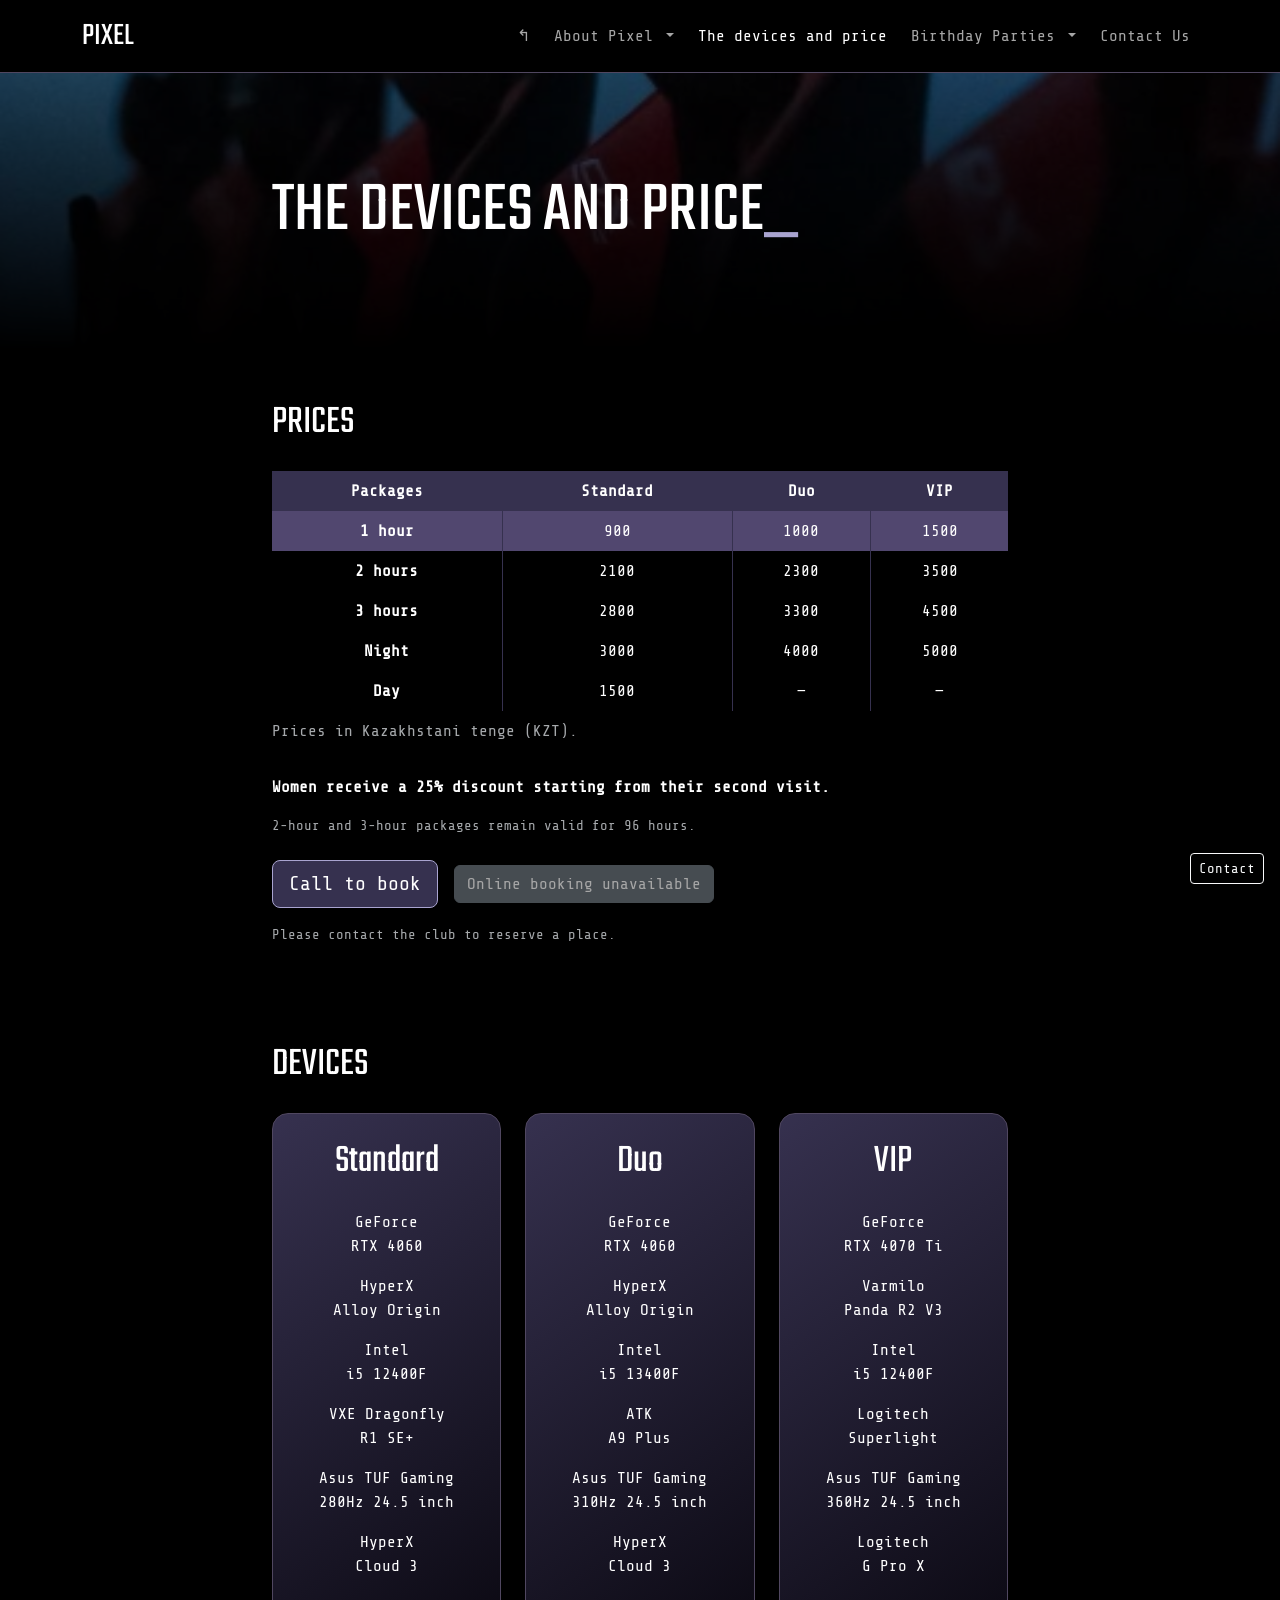
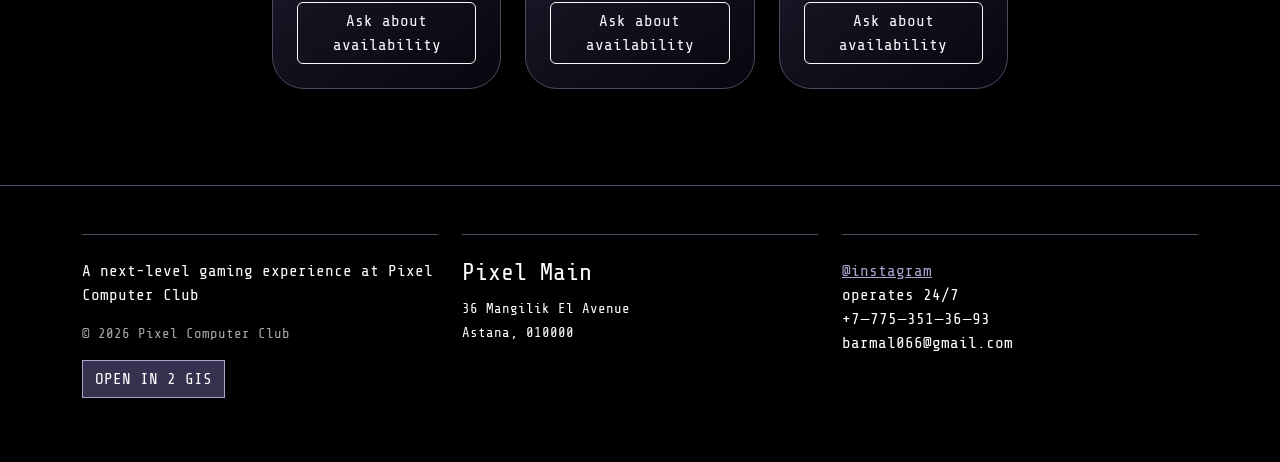
==== Testi/all-locations.html @ 06fc517f "Add files via upload" ====
<!doctype html>
<html lang="en" data-bs-theme="dark">
  <head>
    <meta charset="utf-8">
    <meta name="viewport" content="width=device-width, initial-scale=1">
    <meta name="author" content="Anuar Maksut Se - 2537">
    <meta name="description" content="Find Pixel Computer Club at 36 Mangilik El Avenue in Astana.">
    <title>The Devices and Price — Pixel Computer Club</title>
    <!-- Bootstrap 5.3.8 from CDN; project CSS follows Bootstrap. --><link rel="stylesheet" href="https://cdn.jsdelivr.net/npm/bootstrap@5.3.8/dist/css/bootstrap.min.css">
<link rel="stylesheet" href="css/base.css">
    <link rel="stylesheet" href="css/Anuar.css">
    </head>
  <body>
    <a class="pixel-fixed-contact btn btn-outline-light btn-sm position-fixed bottom-0 end-0 m-3 z-3 shadow d-none d-md-inline-block" href="https://www.instagram.com/pixel.cyberclub/" target="_blank" rel="noreferrer">Contact</a>
    <!-- container-fluid keeps the page background full width; inner containers limit reading width. --><div class="pixel-page container-fluid px-0">
      <header class="pixel-site-header navbar navbar-expand-lg border-bottom py-3 bg-black">
        <div class="container">
<div class="pixel-site-branding">
          <a class="pixel-brand navbar-brand lh-1 text-uppercase text-decoration-none fs-2" href="index.html" aria-label="Pixel Computer Club home">Pixel</a>
        </div>
        <button class="navbar-toggler" type="button" data-bs-toggle="collapse" data-bs-target="#primaryNavigation" aria-controls="primaryNavigation" aria-expanded="false" aria-label="Toggle navigation"><span class="navbar-toggler-icon"></span></button><nav class="pixel-navigation collapse navbar-collapse" aria-label="Primary navigation" id="primaryNavigation">
          <ul class="pixel-desktop-nav-list navbar-nav ms-auto gap-lg-2 align-items-lg-center">
            <li class="pixel-nav-item nav-item"><a class="pixel-nav-link pixel-nav-home nav-link" href="index.html" aria-label="Home">↰</a></li>
            <li class="pixel-nav-item nav-item">
              <div class="pixel-nav-details dropdown">
                <button class="pixel-nav-link nav-link dropdown-toggle bg-transparent border-0" type="button" data-bs-toggle="dropdown" aria-expanded="false">About Pixel </button>
                <div class="pixel-nav-dropdown dropdown-menu p-3 shadow">
                  <a class="pixel-dropdown-card d-block text-decoration-none p-2 rounded text-body" href="index.html">
                    <img src="assets/pixel/menu-organizations.jpg" alt="" class="img-fluid rounded mb-2" width="240" height="135">
                    <div>
                      <p class="pixel-dropdown-title small mb-2 text-wrap fw-bold">About Pixel</p>
                      <p class="small mb-2 text-wrap">Our club is a welcoming place to play, practice and spend time with friends.</p>
                      <span aria-hidden="true">→</span>
                    </div>
                  </a>
                  <a class="pixel-dropdown-card d-block text-decoration-none p-2 rounded text-body" href="index.html#organizations">
                    <img src="assets/pixel/menu-organizations.jpg" alt="" class="img-fluid rounded mb-2" width="240" height="135">
                    <div>
                      <p class="pixel-dropdown-title fw-bold small mb-2 text-wrap">Pixel Gaming Community</p>
                      <p class="small mb-2 text-wrap">Meet other players, improve your skills and compete in tournaments.</p>
                      <span aria-hidden="true">→</span>
                    </div>
                  </a>
                  <a class="pixel-dropdown-card pixel-dropdown-card-wide d-block text-decoration-none p-2 rounded text-body" href="#contact">
                    <div>
                      <p class="pixel-dropdown-title fw-bold small mb-2 text-wrap">Pixel Community League</p>
                      <p class="small mb-2 text-wrap">Gaming events and activities for players of every level.</p>
                      <span aria-hidden="true">→</span>
                    </div>
                  </a>
                </div>
              </div>
            </li>
            <li class="pixel-nav-item nav-item"><a class="pixel-nav-link pixel-nav-link-active nav-link active" href="all-locations.html" aria-current="page">The devices and price</a></li>
            <li class="pixel-nav-item nav-item">
              <div class="pixel-nav-details dropdown">
                <button class="pixel-nav-link nav-link dropdown-toggle bg-transparent border-0" type="button" data-bs-toggle="dropdown" aria-expanded="false">Birthday Parties </button>
                <div class="pixel-nav-small-dropdown dropdown-menu p-3 shadow">
                  <a href="all-locations.html" class="d-block text-decoration-none p-2 rounded text-body">At Pixel Main</a>
                </div>
              </div>
            </li>
            <li class="pixel-nav-item nav-item"><a class="pixel-nav-link nav-link" href="#contact">Contact Us</a></li>
          </ul>
          </nav>
      </div></header>
      <main class="pixel-main" id="main-content">
        <header class="pixel-hero position-relative py-5 bg-black">
          <div class="pixel-hero-background position-absolute top-0 start-0 w-100 h-100 opacity-50"></div>
          <div class="pixel-hero-inner container position-relative py-5">
            <div class="row justify-content-center"><div class="col-12 col-lg-8">
<h1 class="pixel-hero-title text-uppercase mb-0 display-2 fw-normal">
              <span>the devices and price<span class="pixel-cursor">_</span></span>
            </h1>
          </div></div>
</div>
        </header>
        <article class="pixel-article pixel-pricing-page">
          <!-- container constrains text to readable widths on large screens. --><div class="pixel-content-wrap container">
            <div class="row justify-content-center"><div class="col-12 col-lg-8">
<section class="pixel-section pixel-pricing-section py-4 py-md-5">
              <h2 class="display-6 text-uppercase mb-4">Prices</h2>
              <div class="pixel-pricing-table-wrap">
                <!-- Table colours are brand corrections in Anuar.css; Bootstrap handles sizing, spacing and alignment. --><table class="pixel-pricing-table table align-middle text-center table-borderless">
                  <caption class="text-body-secondary">Prices in Kazakhstani tenge (KZT).</caption>
<thead>
                    <tr>
                      <th scope="col">Packages</th>
                      <th scope="col">Standard</th>
                      <th scope="col">Duo</th>
                      <th scope="col">VIP</th>
                    </tr>
                  </thead>
                  <tbody>
                    <tr>
                      <th scope="row">1 hour</th>
                      <td>900</td>
                      <td>1000</td>
                      <td>1500</td>
                    </tr>
                    <tr>
                      <th scope="row">2 hours</th>
                      <td>2100</td>
                      <td>2300</td>
                      <td>3500</td>
                    </tr>
                    <tr>
                      <th scope="row">3 hours</th>
                      <td>2800</td>
                      <td>3300</td>
                      <td>4500</td>
                    </tr>
                    <tr>
                      <th scope="row">Night</th>
                      <td>3000</td>
                      <td>4000</td>
                      <td>5000</td>
                    </tr>
                    <tr>
                      <th scope="row">Day</th>
                      <td>1500</td>
                      <td>—</td>
                      <td>—</td>
                    </tr>
                  </tbody>
                </table>
              </div>
              <p class="pixel-vip-note text-center text-md-start fw-bold mt-4">Women receive a 25% discount starting from their second visit.</p>
              <p class="pixel-pricing-note small text-body-secondary text-center text-md-start">2-hour and 3-hour packages remain valid for 96 hours.</p>
            <div class="d-flex flex-wrap gap-3 align-items-center mt-4">
<a class="btn btn-primary btn-lg" href="tel:+77753513693">Call to book</a><button class="btn btn-secondary" type="button" disabled aria-describedby="bookingNote">Online booking unavailable</button><p id="bookingNote" class="small text-body-secondary mb-0">Please contact the club to reserve a place.</p>
</div></section>
            <section class="pixel-section pixel-devices-section py-4 py-md-5">
              <h2 class="display-6 text-uppercase mb-4">Devices</h2>
              <!-- Change col-md-6 to col-md-4 on the columns for three columns on tablets. lg applies from 992px. --><div class="pixel-devices-grid row g-4">
                <div class="col-12 col-md-6 col-lg-4">
<article class="pixel-device-card card h-100 border p-3 p-xl-4 text-center rounded-top-4 rounded-bottom-5">
                  <h3 class="card-title display-6 mb-4">Standard</h3>
                  <!-- Nested grid: each equipment card is inside a column; its specifications use a second row. --><ul class="row g-3 list-unstyled mb-4">
                    <li class="col-12">GeForce<br>RTX 4060</li>
                    <li class="col-12">HyperX<br>Alloy Origin</li>
                    <li class="col-12">Intel<br>i5 12400F</li>
                    <li class="col-12">VXE Dragonfly<br>R1 SE+</li>
                    <li class="col-12">Asus TUF Gaming<br>280Hz 24.5 inch</li>
                    <li class="col-12">HyperX<br>Cloud 3</li>
                  </ul>
                <a class="btn btn-outline-light mt-auto" href="https://www.instagram.com/pixel.cyberclub/" target="_blank" rel="noreferrer">Ask about availability</a></article>
                </div>
<div class="col-12 col-md-6 col-lg-4">
<article class="pixel-device-card card h-100 border p-3 p-xl-4 text-center rounded-top-4 rounded-bottom-5">
                  <h3 class="card-title display-6 mb-4">Duo</h3>
                  <!-- Nested grid: each equipment card is inside a column; its specifications use a second row. --><ul class="row g-3 list-unstyled mb-4">
                    <li class="col-12">GeForce<br>RTX 4060</li>
                    <li class="col-12">HyperX<br>Alloy Origin</li>
                    <li class="col-12">Intel<br>i5 13400F</li>
                    <li class="col-12">ATK<br>A9 Plus</li>
                    <li class="col-12">Asus TUF Gaming<br>310Hz 24.5 inch</li>
                    <li class="col-12">HyperX<br>Cloud 3</li>
                  </ul>
                <a class="btn btn-outline-light mt-auto" href="https://www.instagram.com/pixel.cyberclub/" target="_blank" rel="noreferrer">Ask about availability</a></article>
                </div>
<div class="col-12 col-md-6 col-lg-4">
<article class="pixel-device-card card h-100 border p-3 p-xl-4 text-center rounded-top-4 rounded-bottom-5">
                  <h3 class="card-title display-6 mb-4">VIP</h3>
                  <!-- Nested grid: each equipment card is inside a column; its specifications use a second row. --><ul class="row g-3 list-unstyled mb-4">
                    <li class="col-12">GeForce<br>RTX 4070 Ti</li>
                    <li class="col-12">Varmilo<br>Panda R2 V3</li>
                    <li class="col-12">Intel<br>i5 12400F</li>
                    <li class="col-12">Logitech<br>Superlight</li>
                    <li class="col-12">Asus TUF Gaming<br>360Hz 24.5 inch</li>
                    <li class="col-12">Logitech<br>G Pro X</li>
                  </ul>
                <a class="btn btn-outline-light mt-auto" href="https://www.instagram.com/pixel.cyberclub/" target="_blank" rel="noreferrer">Ask about availability</a></article>
              </div>
</div>
            </section>
          </div></div>
</div>
        </article>
      </main>
      <footer class="pixel-site-footer container-fluid border-top py-5 mt-5 bg-black" id="contact">
        <div class="container">
<div class="pixel-footer-inner row g-4">
          <div class="pixel-footer-item col-12 col-md-6 col-lg-4 text-center text-md-start">
            <div class="pixel-footer-rule border-top mb-4" aria-hidden="true"></div>
            <p>A next-level gaming experience at Pixel Computer Club</p>
            <p class="pixel-footer-copyright small text-body-secondary">© 2026 Pixel Computer Club</p>
            <p><a class="pixel-button btn btn-primary text-uppercase rounded-0" href="https://2gis.kz/astana/firm/70000001081269255" target="_blank" rel="noreferrer">Open in 2 GIS</a></p>
          </div>
          <div class="pixel-footer-item col-12 col-md-6 col-lg-4 text-center text-md-start" id="locations">
            <div class="pixel-footer-rule border-top mb-4" aria-hidden="true"></div>
            <p class="pixel-footer-location h4">Pixel Main</p>
            <p><small>36 Mangilik El Avenue<br>Astana, 010000</small></p>
          </div>
          <div class="pixel-footer-item col-12 col-md-6 col-lg-4 text-center text-md-start" id="birthday-parties">
            <div class="pixel-footer-rule border-top mb-4" aria-hidden="true"></div>
            <a href="https://www.instagram.com/pixel.cyberclub/" target="_blank" rel="noreferrer">@instagram</a><br>
            <p class="pixel-footer-contact text-break"><span class="pixel-footer-social-label">operates 24/7</span><br><span class="pixel-footer-social-label">+7‒775‒351‒36‒93</span><br><span class="pixel-footer-social-label">barmal066@gmail.com</span></p>
          </div>
        </div>
      </div></footer>
    </div>
  <script src="https://cdn.jsdelivr.net/npm/bootstrap@5.3.8/dist/js/bootstrap.bundle.min.js"></script>
</body>
</html>
---- Testi/css/base.css ----
/* Brand fonts and colours. Bootstrap supplies layout, spacing and typography sizes. */
@font-face { font-family: "Teko Local"; src: url("../assets/pixel/teko-400.ttf") format("truetype"); font-weight: 400; font-display: swap; }
@font-face { font-family: "Share Tech Mono Local"; src: url("../assets/pixel/share-tech-mono.ttf") format("truetype"); font-weight: 400; font-display: swap; }
:root, [data-bs-theme="dark"] {
  --bs-body-font-family: "Share Tech Mono Local", monospace;
  --bs-body-bg: #000;
  --bs-body-color: #fff;
  --bs-tertiary-bg: #171320;
  --bs-border-color: #504760;
  --bs-link-color-rgb: 169, 164, 208;
  --bs-link-hover-color-rgb: 213, 209, 240;
}
h1, h2, h3, .pixel-brand { font-family: "Teko Local", sans-serif; }
/* Only Bootstrap's button colour variables are overridden for the original purple palette. */
.btn-primary {
  --bs-btn-bg: #36314f;
  --bs-btn-border-color: #a9a4d0;
  --bs-btn-hover-bg: #51476f;
  --bs-btn-hover-border-color: #d5d1f0;
  --bs-btn-active-bg: #51476f;
  --bs-btn-active-border-color: #d5d1f0;
}
---- Testi/css/Anuar.css ----
/* Small visual corrections; columns and responsive behaviour stay in HTML classes. */
.pixel-hero-background { background: linear-gradient(0deg, #000, transparent), url("../assets/pixel/slide-1.png") center / cover; }
.pixel-cursor { color: #a9a4d0; }
.pixel-photo { background-position: center; background-size: cover; }
/* Original purple equipment panels, simplified to one reusable rule. */
.pixel-device-card { background: linear-gradient(145deg, #36314f, #08060e); }
/* Bootstrap table variables preserve the original black-and-purple pricing palette. */
.pixel-pricing-table { --bs-table-bg: #000; --bs-table-color: #fff; }
.pixel-pricing-table thead { --bs-table-bg: #36314f; }
.pixel-pricing-table tbody tr:first-child { --bs-table-bg: #51476f; }
.pixel-pricing-table tbody td { border-left: 1px solid #36314f; }
/* The dark theme otherwise turns carousel arrows black on dark photographs. */
.carousel-control-prev-icon, .carousel-control-next-icon { filter: none; }
.pixel-slide-image-1, .pixel-gallery-image-1 { background-image: url("../assets/pixel/slide-1.png"); }
.pixel-slide-image-2, .pixel-gallery-image-2 { background-image: url("../assets/pixel/slide-2.png"); }
.pixel-slide-image-3, .pixel-gallery-image-3 { background-image: url("../assets/pixel/slide-3.png"); }
.pixel-slide-image-4, .pixel-gallery-image-4 { background-image: url("../assets/pixel/slide-4.png"); }
.pixel-slide-image-5, .pixel-gallery-image-5 { background-image: url("../assets/pixel/slide-5.png"); }
.pixel-slide-image-6, .pixel-gallery-image-6 { background-image: url("../assets/pixel/slide-6.png"); }
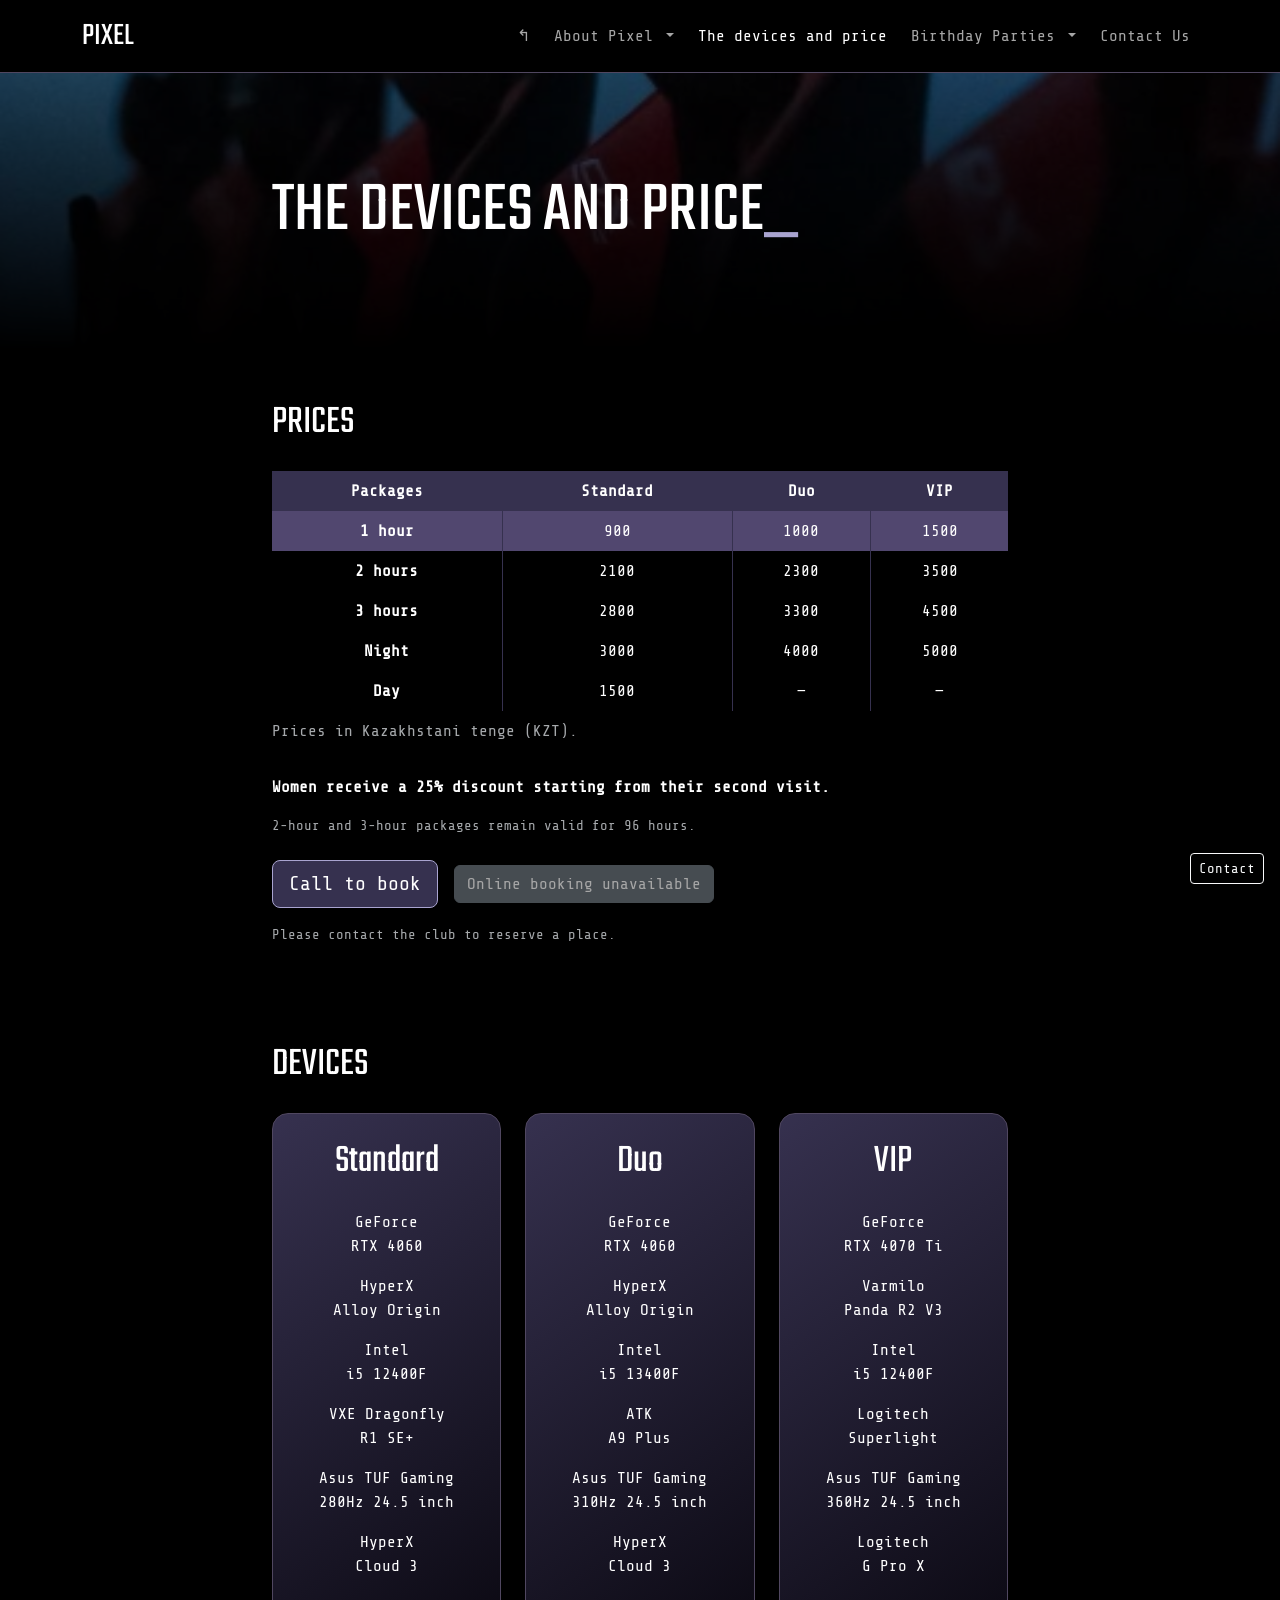
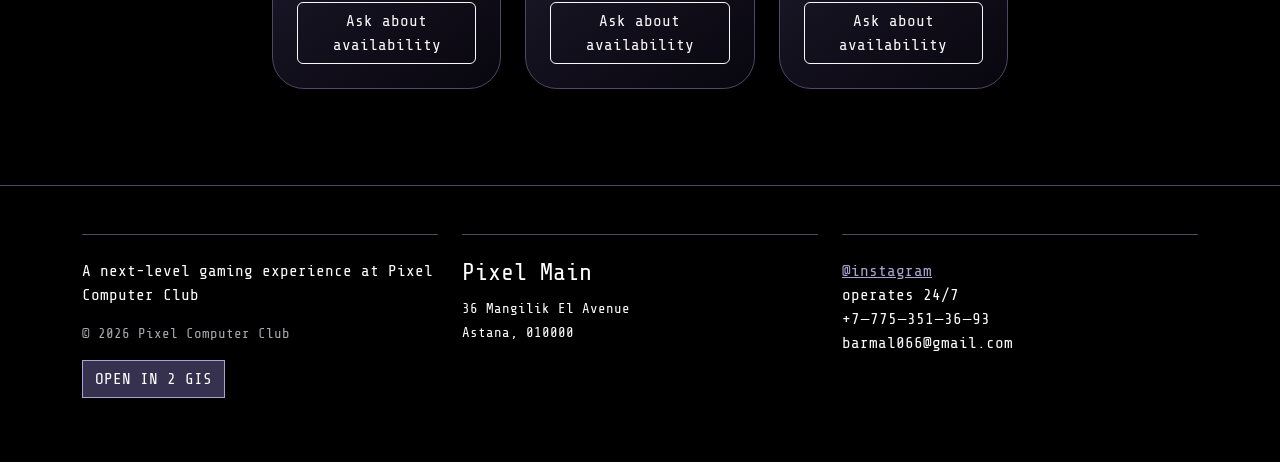
==== commit fd5e79a8: "Fix party booking and contact navigation" ====
--- a/Testi/all-locations.html
+++ b/Testi/all-locations.html
@@ -34,9 +34,7 @@
   <body>  
-    <a class="pixel-fixed-contact btn btn-outline-light btn-sm position-fixed bottom-0 end-0 m-3 z-3 shadow d-none d-md-inline-block" href="https://www.instagram.com/pixel.cyberclub/" target="_blank" rel="noreferrer">Contact</a>--
+    <a class="pixel-fixed-contact btn btn-outline-light btn-sm position-fixed bottom-0 end-0 m-3 z-3 shadow d-none d-md-inline-block" href="#contact">Contact</a>
     <!-- container-fluid keeps the page background full width; inner containers limit reading width. --><div class="pixel-page container-fluid px-0">  
@@ -168,9 +166,7 @@
                 <div class="pixel-nav-small-dropdown dropdown-menu p-3 shadow">  
-                  <a href="all-locations.html" class="d-block text-decoration-none p-2 rounded text-body">At Pixel Main</a>--
+                  <a href="#booking" class="d-block text-decoration-none p-2 rounded text-body">At Pixel Main</a>
                 </div>  
@@ -374,8 +370,7 @@
               <p class="pixel-pricing-note small text-body-secondary text-center text-md-start">2-hour and 3-hour packages remain valid for 96 hours.</p>  
-            <div class="d-flex flex-wrap gap-3 align-items-center mt-4">-
+            <div class="d-flex flex-wrap gap-3 align-items-center mt-4" id="booking">
 <a class="btn btn-primary btn-lg" href="tel:+77753513693">Call to book</a><button class="btn btn-secondary" type="button" disabled aria-describedby="bookingNote">Online booking unavailable</button><p id="bookingNote" class="small text-body-secondary mb-0">Please contact the club to reserve a place.</p> 
 </div></section>@@ -558,18 +553,14 @@
           </div>  
-          <div class="pixel-footer-item col-12 col-md-6 col-lg-4 text-center text-md-start" id="birthday-parties">--
+          <div class="pixel-footer-item col-12 col-md-6 col-lg-4 text-center text-md-start">
             <div class="pixel-footer-rule border-top mb-4" aria-hidden="true"></div>  
             <a href="https://www.instagram.com/pixel.cyberclub/" target="_blank" rel="noreferrer">@instagram</a><br>  
-            <p class="pixel-footer-contact text-break"><span class="pixel-footer-social-label">operates 24/7</span><br><span class="pixel-footer-social-label">+7‒775‒351‒36‒93</span><br><span class="pixel-footer-social-label">barmal066@gmail.com</span></p>--
+            <p class="pixel-footer-contact text-break"><span class="pixel-footer-social-label">operates 24/7</span><br><a class="link-light text-decoration-none" href="tel:+77753513693"><span class="pixel-footer-social-label">+7‒775‒351‒36‒93</span></a><br><a class="link-light text-decoration-none" href="mailto:barmal066@gmail.com"><span class="pixel-footer-social-label">barmal066@gmail.com</span></a></p>
           </div>  
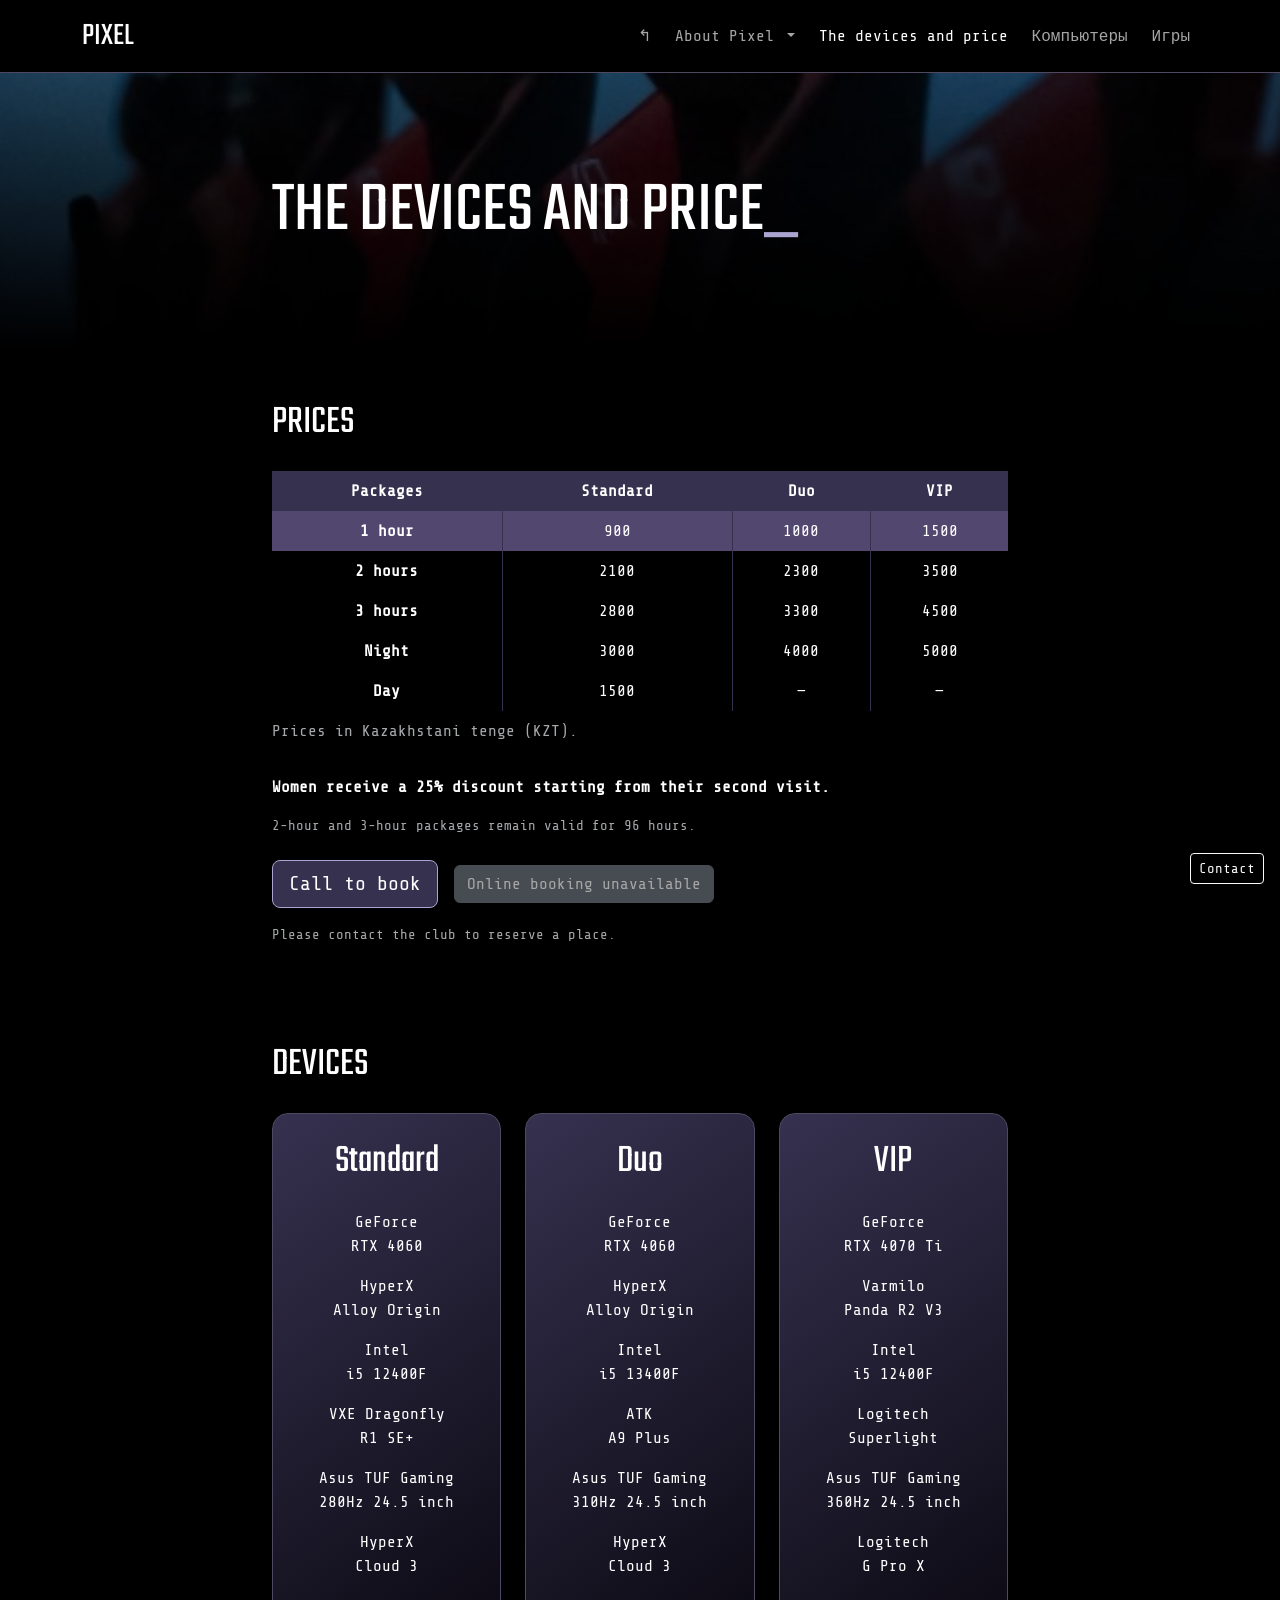
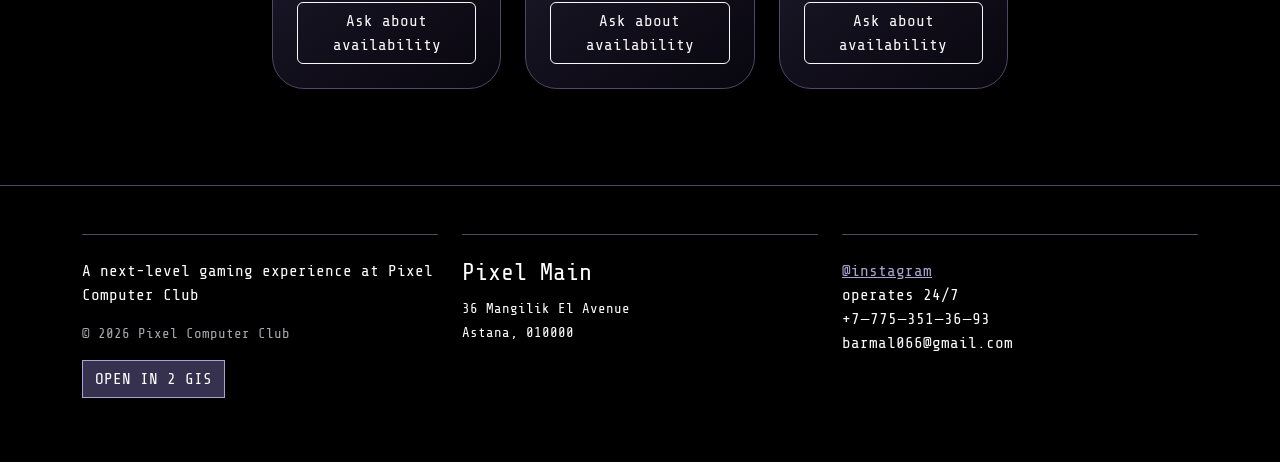
==== commit 502c934a: "Add computer rooms and games pages" ====
--- a/Testi/all-locations.html
+++ b/Testi/all-locations.html
@@ -154,31 +154,8 @@
             <li class="pixel-nav-item nav-item"><a class="pixel-nav-link pixel-nav-link-active nav-link active" href="all-locations.html" aria-current="page">The devices and price</a></li>  
-            <li class="pixel-nav-item nav-item">--
-              <div class="pixel-nav-details dropdown">--
-                <button class="pixel-nav-link nav-link dropdown-toggle bg-transparent border-0" type="button" data-bs-toggle="dropdown" aria-expanded="false">Birthday Parties </button>--
-                <div class="pixel-nav-small-dropdown dropdown-menu p-3 shadow">--
-                  <a href="#booking" class="d-block text-decoration-none p-2 rounded text-body">At Pixel Main</a>
-                </div>--
-              </div>--
-            </li>--
-            <li class="pixel-nav-item nav-item"><a class="pixel-nav-link nav-link" href="#contact">Contact Us</a></li>--
+            <li class="pixel-nav-item nav-item"><a class="pixel-nav-link nav-link" href="computers.html">Компьютеры</a></li>
+            <li class="pixel-nav-item nav-item"><a class="pixel-nav-link nav-link" href="games.html">Игры</a></li>
           </ul>  
--- a/Testi/css/Anuar.css
+++ b/Testi/css/Anuar.css
@@ -15,5 +15,14 @@
 .pixel-slide-image-2, .pixel-gallery-image-2 { background-image: url("../assets/pixel/slide-2.png"); }
 .pixel-slide-image-3, .pixel-gallery-image-3 { background-image: url("../assets/pixel/slide-3.png"); }
 .pixel-slide-image-4, .pixel-gallery-image-4 { background-image: url("../assets/pixel/slide-4.png"); }
-.pixel-slide-image-5, .pixel-gallery-image-5 { background-image: url("../assets/pixel/slide-5.png"); }
-.pixel-slide-image-6, .pixel-gallery-image-6 { background-image: url("../assets/pixel/slide-6.png"); }
+.pixel-slide-image-5, .pixel-gallery-image-5 { background-image: url("../assets/pixel/slide-5.png"); }
+.pixel-slide-image-6, .pixel-gallery-image-6 { background-image: url("../assets/pixel/slide-6.png"); }
+.pixel-seat, .pixel-game-card { transition: transform 180ms ease, box-shadow 180ms ease, border-color 180ms ease; }
+.pixel-seat:hover, .pixel-game-card:hover { transform: translateY(-3px); border-color: #a9a4d0; box-shadow: 0 0.5rem 1.5rem rgba(169, 164, 208, 0.18); }
+.pixel-seat-icon { color: #a9a4d0; font-size: 1.75rem; line-height: 1; }
+.pixel-status-dot { display: inline-block; width: 0.65rem; height: 0.65rem; flex: 0 0 auto; border-radius: 50%; background: #43d995; }
+.pixel-status-busy { background: #f05b6f; }
+.pixel-status-unavailable { background: #9297a2; }
+.pixel-game-mark { display: grid; width: 4rem; aspect-ratio: 1; place-items: center; border: 1px solid #504760; border-radius: 1rem; background: linear-gradient(145deg, #36314f, #08060e); color: #d5d1f0; font-family: "Teko Local", sans-serif; font-size: 1.6rem; font-weight: 700; line-height: 1; }
+.pixel-game-card h3 { overflow-wrap: anywhere; }
+@media (prefers-reduced-motion: reduce) { .pixel-seat, .pixel-game-card { transition: none; } }
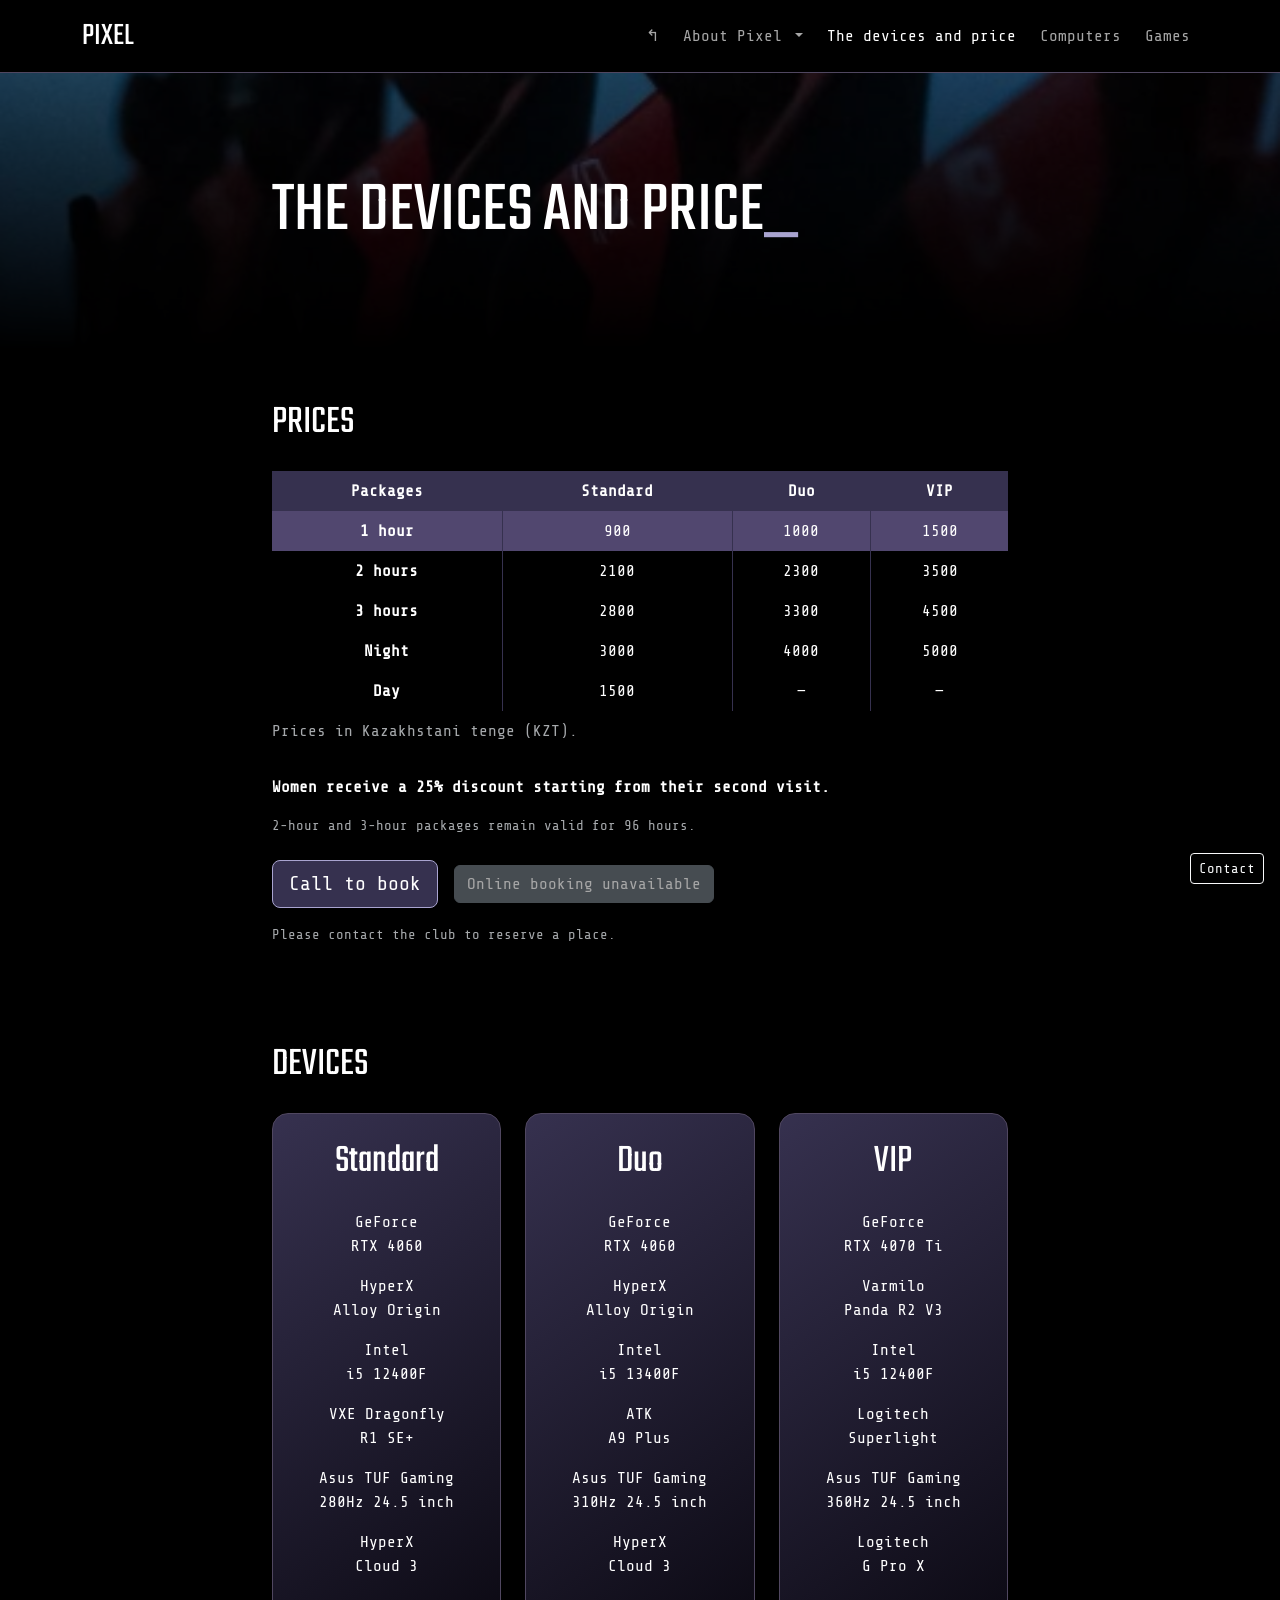
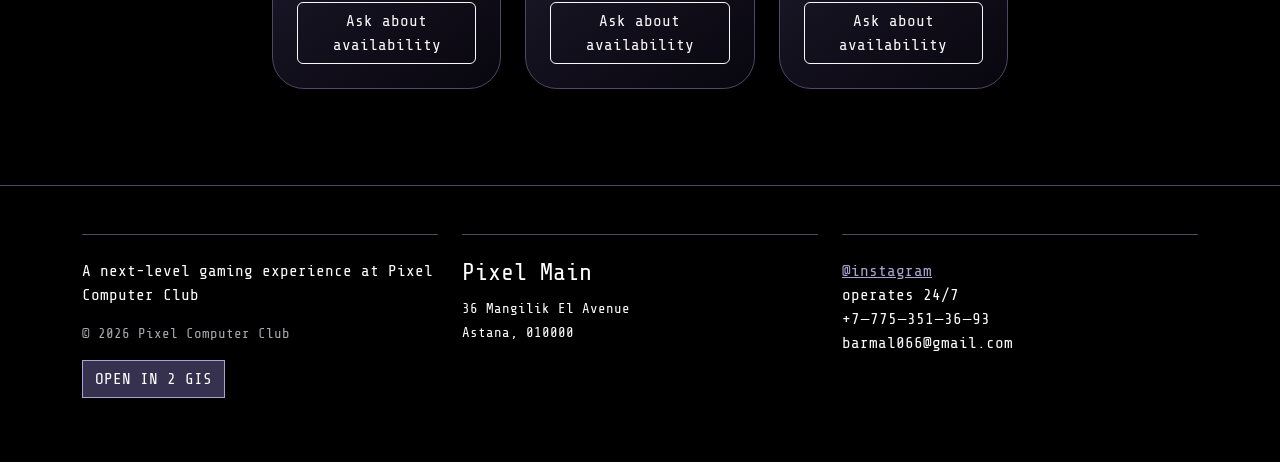
==== commit acb96e8e: "Translate navigation labels to English" ====
--- a/Testi/all-locations.html
+++ b/Testi/all-locations.html
@@ -154,8 +154,8 @@
             <li class="pixel-nav-item nav-item"><a class="pixel-nav-link pixel-nav-link-active nav-link active" href="all-locations.html" aria-current="page">The devices and price</a></li>  
-            <li class="pixel-nav-item nav-item"><a class="pixel-nav-link nav-link" href="computers.html">Компьютеры</a></li>
-            <li class="pixel-nav-item nav-item"><a class="pixel-nav-link nav-link" href="games.html">Игры</a></li>
+            <li class="pixel-nav-item nav-item"><a class="pixel-nav-link nav-link" href="computers.html">Computers</a></li>
+            <li class="pixel-nav-item nav-item"><a class="pixel-nav-link nav-link" href="games.html">Games</a></li>
           </ul>  
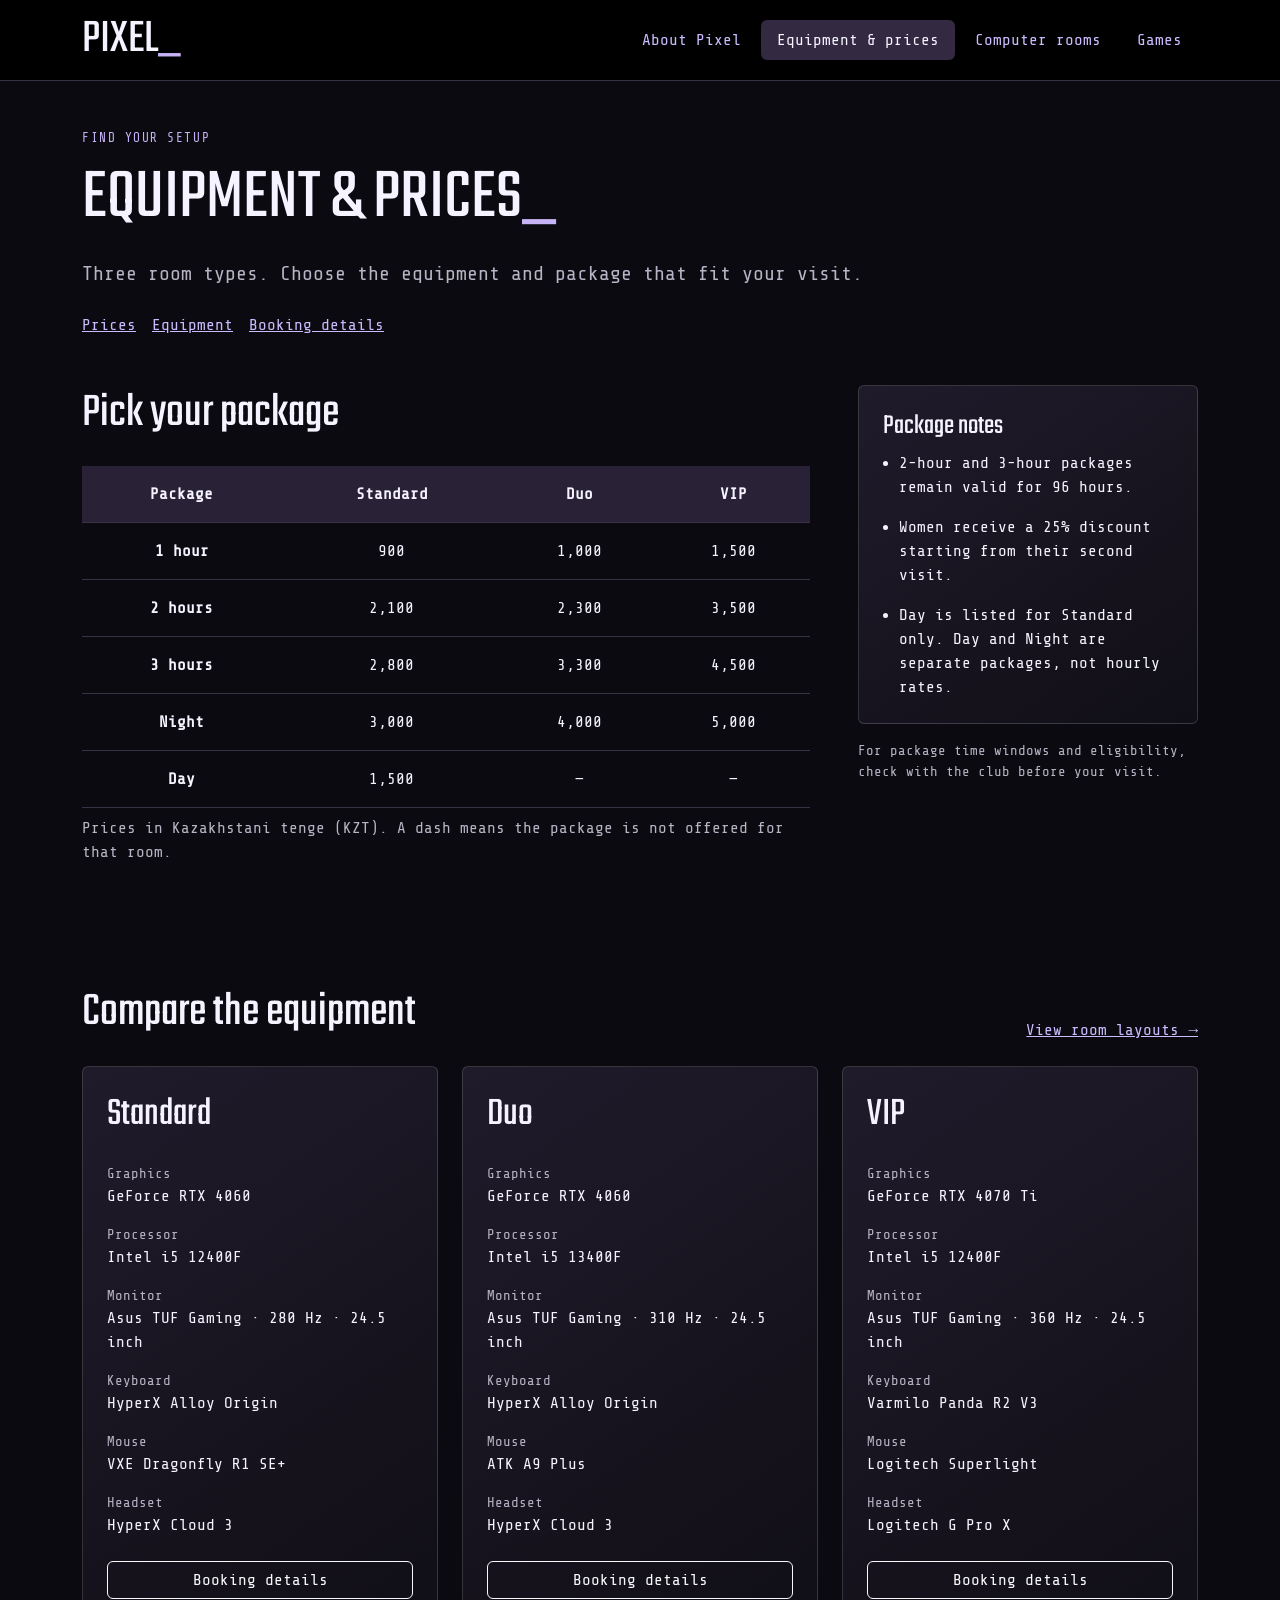
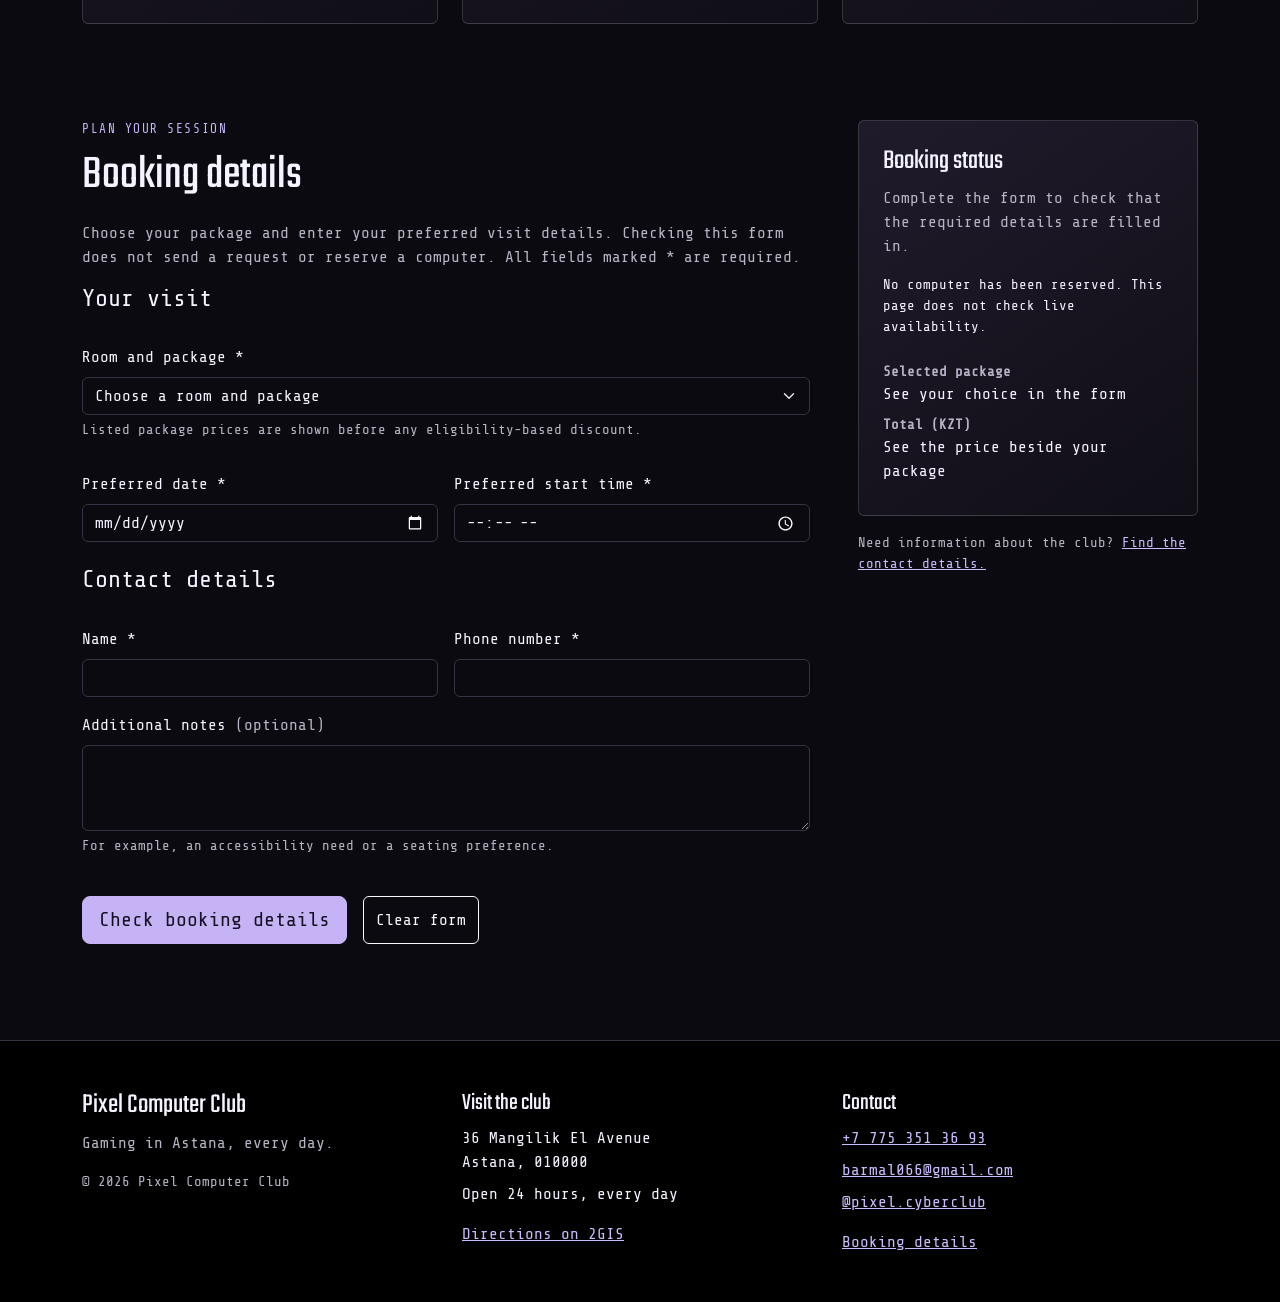
==== commit 29593ca3: "Prepare midterm site with Bootstrap CSS and no JavaScript" ====
--- a/Testi/all-locations.html
+++ b/Testi/all-locations.html
@@ -1,558 +1,361 @@
-<!doctype html>
-<html lang="en" data-bs-theme="dark">--
-  <head>--
-    <meta charset="utf-8">--
-    <meta name="viewport" content="width=device-width, initial-scale=1">--
-    <meta name="author" content="Anuar Maksut Se - 2537">--
-    <meta name="description" content="Find Pixel Computer Club at 36 Mangilik El Avenue in Astana.">--
-    <title>The Devices and Price — Pixel Computer Club</title>--
-    <!-- Bootstrap 5.3.8 from CDN; project CSS follows Bootstrap. --><link rel="stylesheet" href="https://cdn.jsdelivr.net/npm/bootstrap@5.3.8/dist/css/bootstrap.min.css">-
-<link rel="stylesheet" href="css/base.css">--
-    <link rel="stylesheet" href="css/Anuar.css">--
-    </head>--
-  <body>--
-    <a class="pixel-fixed-contact btn btn-outline-light btn-sm position-fixed bottom-0 end-0 m-3 z-3 shadow d-none d-md-inline-block" href="#contact">Contact</a>
-    <!-- container-fluid keeps the page background full width; inner containers limit reading width. --><div class="pixel-page container-fluid px-0">--
-      <header class="pixel-site-header navbar navbar-expand-lg border-bottom py-3 bg-black">--
-        <div class="container">-
-<div class="pixel-site-branding">--
-          <a class="pixel-brand navbar-brand lh-1 text-uppercase text-decoration-none fs-2" href="index.html" aria-label="Pixel Computer Club home">Pixel</a>--
-        </div>--
-        <button class="navbar-toggler" type="button" data-bs-toggle="collapse" data-bs-target="#primaryNavigation" aria-controls="primaryNavigation" aria-expanded="false" aria-label="Toggle navigation"><span class="navbar-toggler-icon"></span></button><nav class="pixel-navigation collapse navbar-collapse" aria-label="Primary navigation" id="primaryNavigation">--
-          <ul class="pixel-desktop-nav-list navbar-nav ms-auto gap-lg-2 align-items-lg-center">--
-            <li class="pixel-nav-item nav-item"><a class="pixel-nav-link pixel-nav-home nav-link" href="index.html" aria-label="Home">↰</a></li>--
-            <li class="pixel-nav-item nav-item">--
-              <div class="pixel-nav-details dropdown">--
-                <button class="pixel-nav-link nav-link dropdown-toggle bg-transparent border-0" type="button" data-bs-toggle="dropdown" aria-expanded="false">About Pixel </button>--
-                <div class="pixel-nav-dropdown dropdown-menu p-3 shadow">--
-                  <a class="pixel-dropdown-card d-block text-decoration-none p-2 rounded text-body" href="index.html">--
-                    <img src="assets/pixel/menu-organizations.jpg" alt="" class="img-fluid rounded mb-2" width="240" height="135">--
-                    <div>--
-                      <p class="pixel-dropdown-title small mb-2 text-wrap fw-bold">About Pixel</p>--
-                      <p class="small mb-2 text-wrap">Our club is a welcoming place to play, practice and spend time with friends.</p>--
-                      <span aria-hidden="true">→</span>--
-                    </div>--
-                  </a>--
-                  <a class="pixel-dropdown-card d-block text-decoration-none p-2 rounded text-body" href="index.html#organizations">--
-                    <img src="assets/pixel/menu-organizations.jpg" alt="" class="img-fluid rounded mb-2" width="240" height="135">--
-                    <div>--
-                      <p class="pixel-dropdown-title fw-bold small mb-2 text-wrap">Pixel Gaming Community</p>--
-                      <p class="small mb-2 text-wrap">Meet other players, improve your skills and compete in tournaments.</p>--
-                      <span aria-hidden="true">→</span>--
-                    </div>--
-                  </a>--
-                  <a class="pixel-dropdown-card pixel-dropdown-card-wide d-block text-decoration-none p-2 rounded text-body" href="#contact">--
-                    <div>--
-                      <p class="pixel-dropdown-title fw-bold small mb-2 text-wrap">Pixel Community League</p>--
-                      <p class="small mb-2 text-wrap">Gaming events and activities for players of every level.</p>--
-                      <span aria-hidden="true">→</span>--
-                    </div>--
-                  </a>--
-                </div>--
-              </div>--
-            </li>--
-            <li class="pixel-nav-item nav-item"><a class="pixel-nav-link pixel-nav-link-active nav-link active" href="all-locations.html" aria-current="page">The devices and price</a></li>--
-            <li class="pixel-nav-item nav-item"><a class="pixel-nav-link nav-link" href="computers.html">Computers</a></li>
-            <li class="pixel-nav-item nav-item"><a class="pixel-nav-link nav-link" href="games.html">Games</a></li>
-          </ul>--
-          </nav>--
-      </div></header>--
-      <main class="pixel-main" id="main-content">--
-        <header class="pixel-hero position-relative py-5 bg-black">--
-          <div class="pixel-hero-background position-absolute top-0 start-0 w-100 h-100 opacity-50"></div>--
-          <div class="pixel-hero-inner container position-relative py-5">--
-            <div class="row justify-content-center"><div class="col-12 col-lg-8">
-<h1 class="pixel-hero-title text-uppercase mb-0 display-2 fw-normal">--
-              <span>the devices and price<span class="pixel-cursor">_</span></span>--
-            </h1>--
-          </div></div>
-</div>--
-        </header>--
-        <article class="pixel-article pixel-pricing-page">--
-          <!-- container constrains text to readable widths on large screens. --><div class="pixel-content-wrap container">--
-            <div class="row justify-content-center"><div class="col-12 col-lg-8">
-<section class="pixel-section pixel-pricing-section py-4 py-md-5">--
-              <h2 class="display-6 text-uppercase mb-4">Prices</h2>--
-              <div class="pixel-pricing-table-wrap">--
-                <!-- Table colours are brand corrections in Anuar.css; Bootstrap handles sizing, spacing and alignment. --><table class="pixel-pricing-table table align-middle text-center table-borderless">--
-                  <caption class="text-body-secondary">Prices in Kazakhstani tenge (KZT).</caption>-
-<thead>--
-                    <tr>--
-                      <th scope="col">Packages</th>--
-                      <th scope="col">Standard</th>--
-                      <th scope="col">Duo</th>--
-                      <th scope="col">VIP</th>--
-                    </tr>--
-                  </thead>--
-                  <tbody>--
-                    <tr>--
-                      <th scope="row">1 hour</th>--
-                      <td>900</td>--
-                      <td>1000</td>--
-                      <td>1500</td>--
-                    </tr>--
-                    <tr>--
-                      <th scope="row">2 hours</th>--
-                      <td>2100</td>--
-                      <td>2300</td>--
-                      <td>3500</td>--
-                    </tr>--
-                    <tr>--
-                      <th scope="row">3 hours</th>--
-                      <td>2800</td>--
-                      <td>3300</td>--
-                      <td>4500</td>--
-                    </tr>--
-                    <tr>--
-                      <th scope="row">Night</th>--
-                      <td>3000</td>--
-                      <td>4000</td>--
-                      <td>5000</td>--
-                    </tr>--
-                    <tr>--
-                      <th scope="row">Day</th>--
-                      <td>1500</td>--
-                      <td>—</td>--
-                      <td>—</td>--
-                    </tr>--
-                  </tbody>--
-                </table>--
-              </div>--
-              <p class="pixel-vip-note text-center text-md-start fw-bold mt-4">Women receive a 25% discount starting from their second visit.</p>--
-              <p class="pixel-pricing-note small text-body-secondary text-center text-md-start">2-hour and 3-hour packages remain valid for 96 hours.</p>--
-            <div class="d-flex flex-wrap gap-3 align-items-center mt-4" id="booking">
-<a class="btn btn-primary btn-lg" href="tel:+77753513693">Call to book</a><button class="btn btn-secondary" type="button" disabled aria-describedby="bookingNote">Online booking unavailable</button><p id="bookingNote" class="small text-body-secondary mb-0">Please contact the club to reserve a place.</p>-
-</div></section>--
-            <section class="pixel-section pixel-devices-section py-4 py-md-5">--
-              <h2 class="display-6 text-uppercase mb-4">Devices</h2>--
-              <!-- Change col-md-6 to col-md-4 on the columns for three columns on tablets. lg applies from 992px. --><div class="pixel-devices-grid row g-4">--
-                <div class="col-12 col-md-6 col-lg-4">-
-<article class="pixel-device-card card h-100 border p-3 p-xl-4 text-center rounded-top-4 rounded-bottom-5">--
-                  <h3 class="card-title display-6 mb-4">Standard</h3>--
-                  <!-- Nested grid: each equipment card is inside a column; its specifications use a second row. --><ul class="row g-3 list-unstyled mb-4">--
-                    <li class="col-12">GeForce<br>RTX 4060</li>--
-                    <li class="col-12">HyperX<br>Alloy Origin</li>--
-                    <li class="col-12">Intel<br>i5 12400F</li>--
-                    <li class="col-12">VXE Dragonfly<br>R1 SE+</li>--
-                    <li class="col-12">Asus TUF Gaming<br>280Hz 24.5 inch</li>--
-                    <li class="col-12">HyperX<br>Cloud 3</li>--
-                  </ul>--
-                <a class="btn btn-outline-light mt-auto" href="https://www.instagram.com/pixel.cyberclub/" target="_blank" rel="noreferrer">Ask about availability</a></article>--
-                </div>-
-<div class="col-12 col-md-6 col-lg-4">-
-<article class="pixel-device-card card h-100 border p-3 p-xl-4 text-center rounded-top-4 rounded-bottom-5">--
-                  <h3 class="card-title display-6 mb-4">Duo</h3>--
-                  <!-- Nested grid: each equipment card is inside a column; its specifications use a second row. --><ul class="row g-3 list-unstyled mb-4">--
-                    <li class="col-12">GeForce<br>RTX 4060</li>--
-                    <li class="col-12">HyperX<br>Alloy Origin</li>--
-                    <li class="col-12">Intel<br>i5 13400F</li>--
-                    <li class="col-12">ATK<br>A9 Plus</li>--
-                    <li class="col-12">Asus TUF Gaming<br>310Hz 24.5 inch</li>--
-                    <li class="col-12">HyperX<br>Cloud 3</li>--
-                  </ul>--
-                <a class="btn btn-outline-light mt-auto" href="https://www.instagram.com/pixel.cyberclub/" target="_blank" rel="noreferrer">Ask about availability</a></article>--
-                </div>-
-<div class="col-12 col-md-6 col-lg-4">-
-<article class="pixel-device-card card h-100 border p-3 p-xl-4 text-center rounded-top-4 rounded-bottom-5">--
-                  <h3 class="card-title display-6 mb-4">VIP</h3>--
-                  <!-- Nested grid: each equipment card is inside a column; its specifications use a second row. --><ul class="row g-3 list-unstyled mb-4">--
-                    <li class="col-12">GeForce<br>RTX 4070 Ti</li>--
-                    <li class="col-12">Varmilo<br>Panda R2 V3</li>--
-                    <li class="col-12">Intel<br>i5 12400F</li>--
-                    <li class="col-12">Logitech<br>Superlight</li>--
-                    <li class="col-12">Asus TUF Gaming<br>360Hz 24.5 inch</li>--
-                    <li class="col-12">Logitech<br>G Pro X</li>--
-                  </ul>--
-                <a class="btn btn-outline-light mt-auto" href="https://www.instagram.com/pixel.cyberclub/" target="_blank" rel="noreferrer">Ask about availability</a></article>--
-              </div>-
-</div>--
-            </section>--
-          </div></div>
-</div>--
-        </article>--
-      </main>--
-      <footer class="pixel-site-footer container-fluid border-top py-5 mt-5 bg-black" id="contact">--
-        <div class="container">-
-<div class="pixel-footer-inner row g-4">--
-          <div class="pixel-footer-item col-12 col-md-6 col-lg-4 text-center text-md-start">--
-            <div class="pixel-footer-rule border-top mb-4" aria-hidden="true"></div>--
-            <p>A next-level gaming experience at Pixel Computer Club</p>--
-            <p class="pixel-footer-copyright small text-body-secondary">© 2026 Pixel Computer Club</p>--
-            <p><a class="pixel-button btn btn-primary text-uppercase rounded-0" href="https://2gis.kz/astana/firm/70000001081269255" target="_blank" rel="noreferrer">Open in 2 GIS</a></p>--
-          </div>--
-          <div class="pixel-footer-item col-12 col-md-6 col-lg-4 text-center text-md-start" id="locations">--
-            <div class="pixel-footer-rule border-top mb-4" aria-hidden="true"></div>--
-            <p class="pixel-footer-location h4">Pixel Main</p>--
-            <p><small>36 Mangilik El Avenue<br>Astana, 010000</small></p>--
-          </div>--
-          <div class="pixel-footer-item col-12 col-md-6 col-lg-4 text-center text-md-start">
-            <div class="pixel-footer-rule border-top mb-4" aria-hidden="true"></div>--
-            <a href="https://www.instagram.com/pixel.cyberclub/" target="_blank" rel="noreferrer">@instagram</a><br>--
-            <p class="pixel-footer-contact text-break"><span class="pixel-footer-social-label">operates 24/7</span><br><a class="link-light text-decoration-none" href="tel:+77753513693"><span class="pixel-footer-social-label">+7‒775‒351‒36‒93</span></a><br><a class="link-light text-decoration-none" href="mailto:barmal066@gmail.com"><span class="pixel-footer-social-label">barmal066@gmail.com</span></a></p>
-          </div>--
-        </div>--
-      </div></footer>--
-    </div>--
-  <script src="https://cdn.jsdelivr.net/npm/bootstrap@5.3.8/dist/js/bootstrap.bundle.min.js"></script>-
-</body>--
-</html>
+<!doctype html>
+<html lang="en" data-bs-theme="dark">
+  <head>
+    <meta charset="utf-8">
+    <meta name="viewport" content="width=device-width, initial-scale=1">
+    <meta name="description" content="Compare Pixel Standard, Duo and VIP equipment and prices, then prepare your booking details.">
+    <title>Equipment &amp; prices | Pixel Computer Club</title>
+    <link rel="icon" href="assets/pixel/favicon.svg" type="image/svg+xml">
+    <!-- Local Bootstrap CSS supplies the layout. No JavaScript is loaded. -->
+    <link rel="stylesheet" href="assets/vendor/bootstrap.min.css">
+    <link rel="stylesheet" href="css/base.css">
+    <link rel="stylesheet" href="css/Anuar.css">
+  </head>
+  <body>
+    <a class="visually-hidden-focusable pixel-skip" href="#main-content">Skip to content</a>
+    <header class="border-bottom bg-black py-3">
+      <!-- Bootstrap flex utilities wrap the same visible navigation on small screens. -->
+      <div class="container d-flex flex-column flex-lg-row align-items-lg-center justify-content-between gap-3">
+        <a class="pixel-brand text-decoration-none lh-1" href="index.html" aria-label="Pixel Computer Club home">PIXEL<span class="pixel-accent">_</span>
+        </a>
+        <nav id="primary-navigation" aria-label="Main navigation">
+          <ul class="nav nav-pills gap-1">
+            <li class="nav-item">
+              <a id="nav-0" class="nav-link" href="index.html">About Pixel</a>
+            </li>
+            <li class="nav-item">
+              <a id="nav-1" class="nav-link active" href="all-locations.html" aria-current="page">Equipment &amp; prices</a>
+            </li>
+            <li class="nav-item">
+              <a id="nav-2" class="nav-link" href="computers.html">Computer rooms</a>
+            </li>
+            <li class="nav-item">
+              <a id="nav-3" class="nav-link" href="games.html">Games</a>
+            </li>
+          </ul>
+        </nav>
+      </div>
+    </header>
+    <main id="main-content" tabindex="-1">
+      <header class="container py-4 py-md-5">
+        <p class="pixel-eyebrow mb-2">FIND YOUR SETUP</p>
+        <h1 class="display-2 text-uppercase mb-3">Equipment &amp; prices<span class="pixel-accent">_</span>
+        </h1>
+        <p class="lead text-body-secondary mb-4">Three room types. Choose the equipment and package that fit your visit.</p>
+        <nav aria-label="On this page">
+          <ul class="nav gap-3">
+            <li>
+              <a href="#prices">Prices</a>
+            </li>
+            <li>
+              <a href="#devices">Equipment</a>
+            </li>
+            <li>
+              <a href="#booking">Booking details</a>
+            </li>
+          </ul>
+        </nav>
+      </header>
+      <section id="prices" class="container pb-4 pb-md-5" aria-labelledby="prices-title">
+        <div class="row g-4 g-lg-5">
+          <div class="col-12 col-lg-8">
+            <h2 id="prices-title" class="display-5 mb-4">Pick your package</h2>
+            <!-- The responsive wrapper contains table overflow inside the table, never the page. -->
+            <div class="table-responsive">
+              <table id="price-table" class="table pixel-pricing-table align-middle text-center">
+                <caption>Prices in Kazakhstani tenge (KZT). A dash means the package is not offered for that room.</caption>
+                <thead>
+                  <tr>
+                    <th scope="col">Package</th>
+                    <th scope="col">Standard</th>
+                    <th scope="col">Duo</th>
+                    <th scope="col">VIP</th>
+                  </tr>
+                </thead>
+                <tbody>
+                  <tr>
+                    <th scope="row">1 hour</th>
+                    <td data-price="900">900</td>
+                    <td data-price="1000">1,000</td>
+                    <td data-price="1500">1,500</td>
+                  </tr>
+                  <tr>
+                    <th scope="row">2 hours</th>
+                    <td data-price="2100">2,100</td>
+                    <td data-price="2300">2,300</td>
+                    <td data-price="3500">3,500</td>
+                  </tr>
+                  <tr>
+                    <th scope="row">3 hours</th>
+                    <td data-price="2800">2,800</td>
+                    <td data-price="3300">3,300</td>
+                    <td data-price="4500">4,500</td>
+                  </tr>
+                  <tr>
+                    <th scope="row">Night</th>
+                    <td data-price="3000">3,000</td>
+                    <td data-price="4000">4,000</td>
+                    <td data-price="5000">5,000</td>
+                  </tr>
+                  <tr>
+                    <th scope="row">Day</th>
+                    <td data-price="1500">1,500</td>
+                    <td>
+                      <span aria-hidden="true">—</span>
+                      <span class="visually-hidden">Not offered</span>
+                    </td>
+                    <td>
+                      <span aria-hidden="true">—</span>
+                      <span class="visually-hidden">Not offered</span>
+                    </td>
+                  </tr>
+                </tbody>
+              </table>
+            </div>
+          </div>
+          <div class="col-12 col-lg-4">
+            <aside class="card pixel-device-card p-4" aria-labelledby="package-notes-title">
+              <h2 id="package-notes-title" class="h3">Package notes</h2>
+              <ul class="ps-3 mb-0">
+                <li class="mb-3">2-hour and 3-hour packages remain valid for 96 hours.</li>
+                <li class="mb-3">Women receive a 25% discount starting from their second visit.</li>
+                <li>Day is listed for Standard only. Day and Night are separate packages, not hourly rates.</li>
+              </ul>
+            </aside>
+            <p class="small text-body-secondary mt-3 mb-0">For package time windows and eligibility, check with the club before your visit.</p>
+          </div>
+        </div>
+      </section>
+      <section class="container py-4 py-md-5" id="devices" aria-labelledby="devices-title">
+        <div class="d-flex flex-wrap justify-content-between align-items-end gap-3 mb-4">
+          <h2 id="devices-title" class="display-5 mb-0">Compare the equipment</h2>
+          <a href="computers.html">View room layouts →</a>
+        </div>
+        <div class="row g-4">
+          <div class="col-12 col-md-4">
+            <article id="device-standard" class="card pixel-device-card h-100 p-4">
+              <h3 class="display-6 mb-4">Standard</h3>
+              <dl class="row g-3 mb-4">
+                <div class="col-12">
+                  <dt class="small text-body-secondary fw-normal">Graphics</dt>
+                  <dd class="mb-0">GeForce RTX 4060</dd>
+                </div>
+                <div class="col-12">
+                  <dt class="small text-body-secondary fw-normal">Processor</dt>
+                  <dd class="mb-0">Intel i5 12400F</dd>
+                </div>
+                <div class="col-12">
+                  <dt class="small text-body-secondary fw-normal">Monitor</dt>
+                  <dd class="mb-0">Asus TUF Gaming · 280 Hz · 24.5 inch</dd>
+                </div>
+                <div class="col-12">
+                  <dt class="small text-body-secondary fw-normal">Keyboard</dt>
+                  <dd class="mb-0">HyperX Alloy Origin</dd>
+                </div>
+                <div class="col-12">
+                  <dt class="small text-body-secondary fw-normal">Mouse</dt>
+                  <dd class="mb-0">VXE Dragonfly R1 SE+</dd>
+                </div>
+                <div class="col-12">
+                  <dt class="small text-body-secondary fw-normal">Headset</dt>
+                  <dd class="mb-0">HyperX Cloud 3</dd>
+                </div>
+              </dl>
+              <a id="book-standard" class="btn btn-outline-light mt-auto" href="#booking">Booking details</a>
+            </article>
+          </div>
+          <div class="col-12 col-md-4">
+            <article id="device-duo" class="card pixel-device-card h-100 p-4">
+              <h3 class="display-6 mb-4">Duo</h3>
+              <dl class="row g-3 mb-4">
+                <div class="col-12">
+                  <dt class="small text-body-secondary fw-normal">Graphics</dt>
+                  <dd class="mb-0">GeForce RTX 4060</dd>
+                </div>
+                <div class="col-12">
+                  <dt class="small text-body-secondary fw-normal">Processor</dt>
+                  <dd class="mb-0">Intel i5 13400F</dd>
+                </div>
+                <div class="col-12">
+                  <dt class="small text-body-secondary fw-normal">Monitor</dt>
+                  <dd class="mb-0">Asus TUF Gaming · 310 Hz · 24.5 inch</dd>
+                </div>
+                <div class="col-12">
+                  <dt class="small text-body-secondary fw-normal">Keyboard</dt>
+                  <dd class="mb-0">HyperX Alloy Origin</dd>
+                </div>
+                <div class="col-12">
+                  <dt class="small text-body-secondary fw-normal">Mouse</dt>
+                  <dd class="mb-0">ATK A9 Plus</dd>
+                </div>
+                <div class="col-12">
+                  <dt class="small text-body-secondary fw-normal">Headset</dt>
+                  <dd class="mb-0">HyperX Cloud 3</dd>
+                </div>
+              </dl>
+              <a id="book-duo" class="btn btn-outline-light mt-auto" href="#booking">Booking details</a>
+            </article>
+          </div>
+          <div class="col-12 col-md-4">
+            <article id="device-vip" class="card pixel-device-card h-100 p-4">
+              <h3 class="display-6 mb-4">VIP</h3>
+              <dl class="row g-3 mb-4">
+                <div class="col-12">
+                  <dt class="small text-body-secondary fw-normal">Graphics</dt>
+                  <dd class="mb-0">GeForce RTX 4070 Ti</dd>
+                </div>
+                <div class="col-12">
+                  <dt class="small text-body-secondary fw-normal">Processor</dt>
+                  <dd class="mb-0">Intel i5 12400F</dd>
+                </div>
+                <div class="col-12">
+                  <dt class="small text-body-secondary fw-normal">Monitor</dt>
+                  <dd class="mb-0">Asus TUF Gaming · 360 Hz · 24.5 inch</dd>
+                </div>
+                <div class="col-12">
+                  <dt class="small text-body-secondary fw-normal">Keyboard</dt>
+                  <dd class="mb-0">Varmilo Panda R2 V3</dd>
+                </div>
+                <div class="col-12">
+                  <dt class="small text-body-secondary fw-normal">Mouse</dt>
+                  <dd class="mb-0">Logitech Superlight</dd>
+                </div>
+                <div class="col-12">
+                  <dt class="small text-body-secondary fw-normal">Headset</dt>
+                  <dd class="mb-0">Logitech G Pro X</dd>
+                </div>
+              </dl>
+              <a id="book-vip" class="btn btn-outline-light mt-auto" href="#booking">Booking details</a>
+            </article>
+          </div>
+        </div>
+      </section>
+      <section id="booking" class="container py-4 py-md-5" aria-labelledby="booking-title">
+        <div class="row g-4 g-lg-5">
+          <div class="col-12 col-lg-8">
+            <p class="pixel-eyebrow mb-2">PLAN YOUR SESSION</p>
+            <h2 id="booking-title" class="display-5 mb-3">Booking details</h2>
+            <p id="booking-help" class="text-body-secondary">Choose your package and enter your preferred visit details. Checking this form does not send a request or reserve a computer. All fields marked * are required.</p>
+            <!-- Browser validation works without JS. Fields intentionally have no name attributes:
+           the static check must not send contact details in a URL or to a server.
+           Future JavaScript can read the existing IDs and update the result containers. -->
+            <form id="booking-form" action="all-locations.html#booking-result" method="get" aria-describedby="booking-help">
+              <fieldset>
+                <legend class="h4 mb-3">Your visit</legend>
+                <div class="row g-3">
+                  <div class="col-12">
+                    <label class="form-label" for="booking-package">Room and package *</label>
+                    <select id="booking-package" class="form-select" required aria-describedby="package-help">
+                      <option value="" selected disabled>Choose a room and package</option>
+                      <option value="standard-1-hour" data-room="standard" data-price="900">Standard · 1 hour · 900 KZT</option>
+                      <option value="duo-1-hour" data-room="duo" data-price="1000">Duo · 1 hour · 1,000 KZT</option>
+                      <option value="vip-1-hour" data-room="vip" data-price="1500">VIP · 1 hour · 1,500 KZT</option>
+                      <option value="standard-2-hours" data-room="standard" data-price="2100">Standard · 2 hours · 2,100 KZT</option>
+                      <option value="duo-2-hours" data-room="duo" data-price="2300">Duo · 2 hours · 2,300 KZT</option>
+                      <option value="vip-2-hours" data-room="vip" data-price="3500">VIP · 2 hours · 3,500 KZT</option>
+                      <option value="standard-3-hours" data-room="standard" data-price="2800">Standard · 3 hours · 2,800 KZT</option>
+                      <option value="duo-3-hours" data-room="duo" data-price="3300">Duo · 3 hours · 3,300 KZT</option>
+                      <option value="vip-3-hours" data-room="vip" data-price="4500">VIP · 3 hours · 4,500 KZT</option>
+                      <option value="standard-night" data-room="standard" data-price="3000">Standard · Night · 3,000 KZT</option>
+                      <option value="duo-night" data-room="duo" data-price="4000">Duo · Night · 4,000 KZT</option>
+                      <option value="vip-night" data-room="vip" data-price="5000">VIP · Night · 5,000 KZT</option>
+                      <option value="standard-day" data-room="standard" data-price="1500">Standard · Day · 1,500 KZT</option>
+                    </select>
+                    <p id="package-help" class="form-text">Listed package prices are shown before any eligibility-based discount.</p>
+                  </div>
+                  <div class="col-12 col-sm-6">
+                    <label class="form-label" for="booking-date">Preferred date *</label>
+                    <input id="booking-date" class="form-control" type="date" required>
+                  </div>
+                  <div class="col-12 col-sm-6">
+                    <label class="form-label" for="booking-time">Preferred start time *</label>
+                    <input id="booking-time" class="form-control" type="time" required>
+                  </div>
+                </div>
+              </fieldset>
+              <fieldset class="mt-4">
+                <legend class="h4 mb-3">Contact details</legend>
+                <div class="row g-3">
+                  <div class="col-12 col-sm-6">
+                    <label class="form-label" for="booking-name">Name *</label>
+                    <input id="booking-name" class="form-control" type="text" autocomplete="given-name" minlength="2" maxlength="80" required>
+                  </div>
+                  <div class="col-12 col-sm-6">
+                    <label class="form-label" for="booking-phone">Phone number *</label>
+                    <input id="booking-phone" class="form-control" type="tel" autocomplete="tel" minlength="7" maxlength="24" required>
+                  </div>
+                  <div class="col-12">
+                    <label class="form-label" for="booking-notes">Additional notes <span class="text-body-secondary">(optional)</span>
+                    </label>
+                    <textarea id="booking-notes" class="form-control" rows="3" maxlength="500" aria-describedby="notes-help"></textarea>
+                    <p class="form-text" id="notes-help">For example, an accessibility need or a seating preference.</p>
+                  </div>
+                </div>
+              </fieldset>
+              <div class="d-flex flex-wrap gap-3 mt-4">
+                <button id="booking-submit" class="btn btn-primary btn-lg" type="submit">Check booking details</button>
+                <button id="booking-reset" class="btn btn-outline-light" type="reset">Clear form</button>
+              </div>
+            </form>
+          </div>
+          <div class="col-12 col-lg-4">
+            <aside id="booking-result" class="card pixel-device-card p-4" aria-labelledby="booking-result-title">
+              <h2 id="booking-result-title" class="h3">Booking status</h2>
+              <p class="booking-idle text-body-secondary">Complete the form to check that the required details are filled in.</p>
+              <p class="booking-checked is-success p-3 rounded-3">The required fields passed the browser's checks. No reservation request was sent.</p>
+              <p class="small mb-4">No computer has been reserved. This page does not check live availability.</p>
+              <!-- These containers and all visual states exist before the midterm freeze. -->
+              <dl class="mb-0">
+                <dt class="small text-body-secondary">Selected package</dt>
+                <dd id="booking-selection">See your choice in the form</dd>
+                <dt class="small text-body-secondary">Total (KZT)</dt>
+                <dd>
+                  <output id="booking-total" for="booking-package">See the price beside your package</output>
+                </dd>
+              </dl>
+              <div id="booking-errors" class="is-error is-hidden rounded-3 p-3 mt-3" role="alert"></div>
+              <div id="booking-confirmation" class="is-success is-hidden rounded-3 p-3 mt-3" role="status" aria-live="polite"></div>
+              <div id="booking-summary" aria-live="polite"></div>
+            </aside>
+            <p class="small text-body-secondary mt-3">Need information about the club? <a href="#contact">Find the contact details.</a>
+            </p>
+          </div>
+        </div>
+      </section>
+    </main>
+    <footer class="border-top bg-black py-5 mt-5" id="contact">
+      <div class="container">
+        <div class="row g-4">
+          <div class="col-12 col-md-4">
+            <h2 class="h3">Pixel Computer Club</h2>
+            <p class="text-body-secondary">Gaming in Astana, every day.</p>
+            <p class="small text-body-secondary mb-0">© 2026 Pixel Computer Club</p>
+          </div>
+          <div class="col-12 col-md-4">
+            <h2 class="h4">Visit the club</h2>
+            <address class="mb-2">36 Mangilik El Avenue<br>Astana, 010000</address>
+            <p id="opening-hours">Open 24 hours, every day</p>
+            <a id="map-link" href="https://2gis.kz/astana/firm/70000001081269255" target="_blank" rel="noopener noreferrer">Directions on 2GIS <span class="visually-hidden">(opens a new tab)</span>
+            </a>
+          </div>
+          <div class="col-12 col-md-4">
+            <h2 class="h4">Contact</h2>
+            <ul class="list-unstyled d-grid gap-2">
+              <li>
+                <a id="phone-link" href="tel:+77753513693">+7 775 351 36 93</a>
+              </li>
+              <li>
+                <a id="email-link" class="text-break" href="mailto:barmal066@gmail.com">barmal066@gmail.com</a>
+              </li>
+              <li>
+                <a id="instagram-link" href="https://www.instagram.com/pixel.cyberclub/" target="_blank" rel="noopener noreferrer">@pixel.cyberclub <span class="visually-hidden">(opens a new tab)</span>
+                </a>
+              </li>
+            </ul>
+            <a href="all-locations.html#booking">Booking details</a>
+          </div>
+        </div>
+      </div>
+    </footer>
+  </body>
+</html>
--- a/Testi/css/base.css
+++ b/Testi/css/base.css
@@ -1,22 +1,21 @@
-/* Brand fonts and colours. Bootstrap supplies layout, spacing and typography sizes. */
-@font-face { font-family: "Teko Local"; src: url("../assets/pixel/teko-400.ttf") format("truetype"); font-weight: 400; font-display: swap; }
-@font-face { font-family: "Share Tech Mono Local"; src: url("../assets/pixel/share-tech-mono.ttf") format("truetype"); font-weight: 400; font-display: swap; }
-:root, [data-bs-theme="dark"] {
-  --bs-body-font-family: "Share Tech Mono Local", monospace;
-  --bs-body-bg: #000;
-  --bs-body-color: #fff;
-  --bs-tertiary-bg: #171320;
-  --bs-border-color: #504760;
-  --bs-link-color-rgb: 169, 164, 208;
-  --bs-link-hover-color-rgb: 213, 209, 240;
-}
-h1, h2, h3, .pixel-brand { font-family: "Teko Local", sans-serif; }
-/* Only Bootstrap's button colour variables are overridden for the original purple palette. */
-.btn-primary {
-  --bs-btn-bg: #36314f;
-  --bs-btn-border-color: #a9a4d0;
-  --bs-btn-hover-bg: #51476f;
-  --bs-btn-hover-border-color: #d5d1f0;
-  --bs-btn-active-bg: #51476f;
-  --bs-btn-active-border-color: #d5d1f0;
-}
+/* Bootstrap provides the grid, responsive utilities and form controls. */
+@font-face { font-family: "Teko Local"; src: url("../assets/pixel/teko-400.ttf") format("truetype"); font-weight: 400; font-display: swap; }
+@font-face { font-family: "Share Tech Mono Local"; src: url("../assets/pixel/share-tech-mono.ttf") format("truetype"); font-weight: 400; font-display: swap; }
+:root, [data-bs-theme="dark"] {
+  --bs-body-font-family: "Share Tech Mono Local", monospace;
+  --bs-body-bg: #0b0a10;
+  --bs-body-color: #f5f3ff;
+  --bs-secondary-color: #b8b4c6;
+  --bs-border-color: #393246;
+  --bs-link-color: #ccbcff;
+  --bs-link-hover-color: #eee5ff;
+  --bs-link-color-rgb: 204, 188, 255;
+  --bs-link-hover-color-rgb: 238, 229, 255;
+}
+h1, h2, h3, .pixel-brand { font-family: "Teko Local", sans-serif; }
+.btn-primary {
+  --bs-btn-bg: #c6b3f5; --bs-btn-color: #171022; --bs-btn-border-color: #c6b3f5;
+  --bs-btn-hover-bg: #dfd0ff; --bs-btn-hover-color: #171022; --bs-btn-hover-border-color: #dfd0ff;
+  --bs-btn-active-bg: #e8dcff; --bs-btn-active-color: #171022; --bs-btn-active-border-color: #e8dcff;
+}
+.nav-pills { --bs-nav-pills-link-active-bg: #332940; --bs-nav-pills-link-active-color: #f5f3ff; }
--- a/Testi/css/Anuar.css
+++ b/Testi/css/Anuar.css
@@ -1,28 +1,27 @@
-/* Small visual corrections; columns and responsive behaviour stay in HTML classes. */
-.pixel-hero-background { background: linear-gradient(0deg, #000, transparent), url("../assets/pixel/slide-1.png") center / cover; }
-.pixel-cursor { color: #a9a4d0; }
-.pixel-photo { background-position: center; background-size: cover; }
-/* Original purple equipment panels, simplified to one reusable rule. */
-.pixel-device-card { background: linear-gradient(145deg, #36314f, #08060e); }
-/* Bootstrap table variables preserve the original black-and-purple pricing palette. */
-.pixel-pricing-table { --bs-table-bg: #000; --bs-table-color: #fff; }
-.pixel-pricing-table thead { --bs-table-bg: #36314f; }
-.pixel-pricing-table tbody tr:first-child { --bs-table-bg: #51476f; }
-.pixel-pricing-table tbody td { border-left: 1px solid #36314f; }
-/* The dark theme otherwise turns carousel arrows black on dark photographs. */
-.carousel-control-prev-icon, .carousel-control-next-icon { filter: none; }
-.pixel-slide-image-1, .pixel-gallery-image-1 { background-image: url("../assets/pixel/slide-1.png"); }
-.pixel-slide-image-2, .pixel-gallery-image-2 { background-image: url("../assets/pixel/slide-2.png"); }
-.pixel-slide-image-3, .pixel-gallery-image-3 { background-image: url("../assets/pixel/slide-3.png"); }
-.pixel-slide-image-4, .pixel-gallery-image-4 { background-image: url("../assets/pixel/slide-4.png"); }
-.pixel-slide-image-5, .pixel-gallery-image-5 { background-image: url("../assets/pixel/slide-5.png"); }
-.pixel-slide-image-6, .pixel-gallery-image-6 { background-image: url("../assets/pixel/slide-6.png"); }
-.pixel-seat, .pixel-game-card { transition: transform 180ms ease, box-shadow 180ms ease, border-color 180ms ease; }
-.pixel-seat:hover, .pixel-game-card:hover { transform: translateY(-3px); border-color: #a9a4d0; box-shadow: 0 0.5rem 1.5rem rgba(169, 164, 208, 0.18); }
-.pixel-seat-icon { color: #a9a4d0; font-size: 1.75rem; line-height: 1; }
-.pixel-status-dot { display: inline-block; width: 0.65rem; height: 0.65rem; flex: 0 0 auto; border-radius: 50%; background: #43d995; }
-.pixel-status-busy { background: #f05b6f; }
-.pixel-status-unavailable { background: #9297a2; }
-.pixel-game-mark { display: grid; width: 4rem; aspect-ratio: 1; place-items: center; border: 1px solid #504760; border-radius: 1rem; background: linear-gradient(145deg, #36314f, #08060e); color: #d5d1f0; font-family: "Teko Local", sans-serif; font-size: 1.6rem; font-weight: 700; line-height: 1; }
-.pixel-game-card h3 { overflow-wrap: anywhere; }
-@media (prefers-reduced-motion: reduce) { .pixel-seat, .pixel-game-card { transition: none; } }
+/* Small brand and state corrections; Bootstrap owns layout and breakpoints. */
+.pixel-brand { color: #f5f3ff; font-size: 3rem; }
+.pixel-accent, .pixel-eyebrow { color: #c6b3f5; }
+.pixel-eyebrow { font-size: .8rem; letter-spacing: .12em; }
+.pixel-device-card { background: linear-gradient(145deg, #201b2b, #100e16); }
+.pixel-hero-photo { aspect-ratio: 4 / 3; object-fit: cover; }
+.pixel-gallery-photo { aspect-ratio: 4 / 3; object-fit: cover; }
+.pixel-pricing-table { --bs-table-bg: transparent; --bs-table-color: #f5f3ff; --bs-table-border-color: #393246; }
+.pixel-pricing-table thead { --bs-table-bg: #292136; }
+.pixel-pricing-table th, .pixel-pricing-table td { padding: 1rem .5rem; }
+.pixel-disclosure summary { cursor: pointer; }
+.pixel-disclosure[open] summary { color: #d6c4ff; }
+.pixel-game-card { overflow-wrap: anywhere; }
+.pixel-skip { display: block; padding: 1rem; background: #0b0a10; }
+:focus-visible { outline: 3px solid #c6b3f5; outline-offset: 4px; }
+[id] { scroll-margin-top: 1.5rem; }
+/* The native form checks fields; a fragment reveals the static outcome. */
+.booking-checked { display: none; }
+#booking-result:target .booking-checked { display: block; }
+#booking-result:target .booking-idle { display: none; }
+/* Future JavaScript will toggle these existing state classes and containers. */
+.is-hidden { display: none !important; }
+.is-active { color: #f5f3ff; background-color: #332940; }
+.is-selected { border: 2px solid #c6b3f5; background-color: #292136; }
+.is-error { color: #ffdce0; background-color: #421f29; border: 1px solid #dc7e91; }
+.is-success { color: #d5f7e5; background-color: #143528; border: 1px solid #6da98c; }
+.is-disabled { opacity: .55; cursor: not-allowed; }
